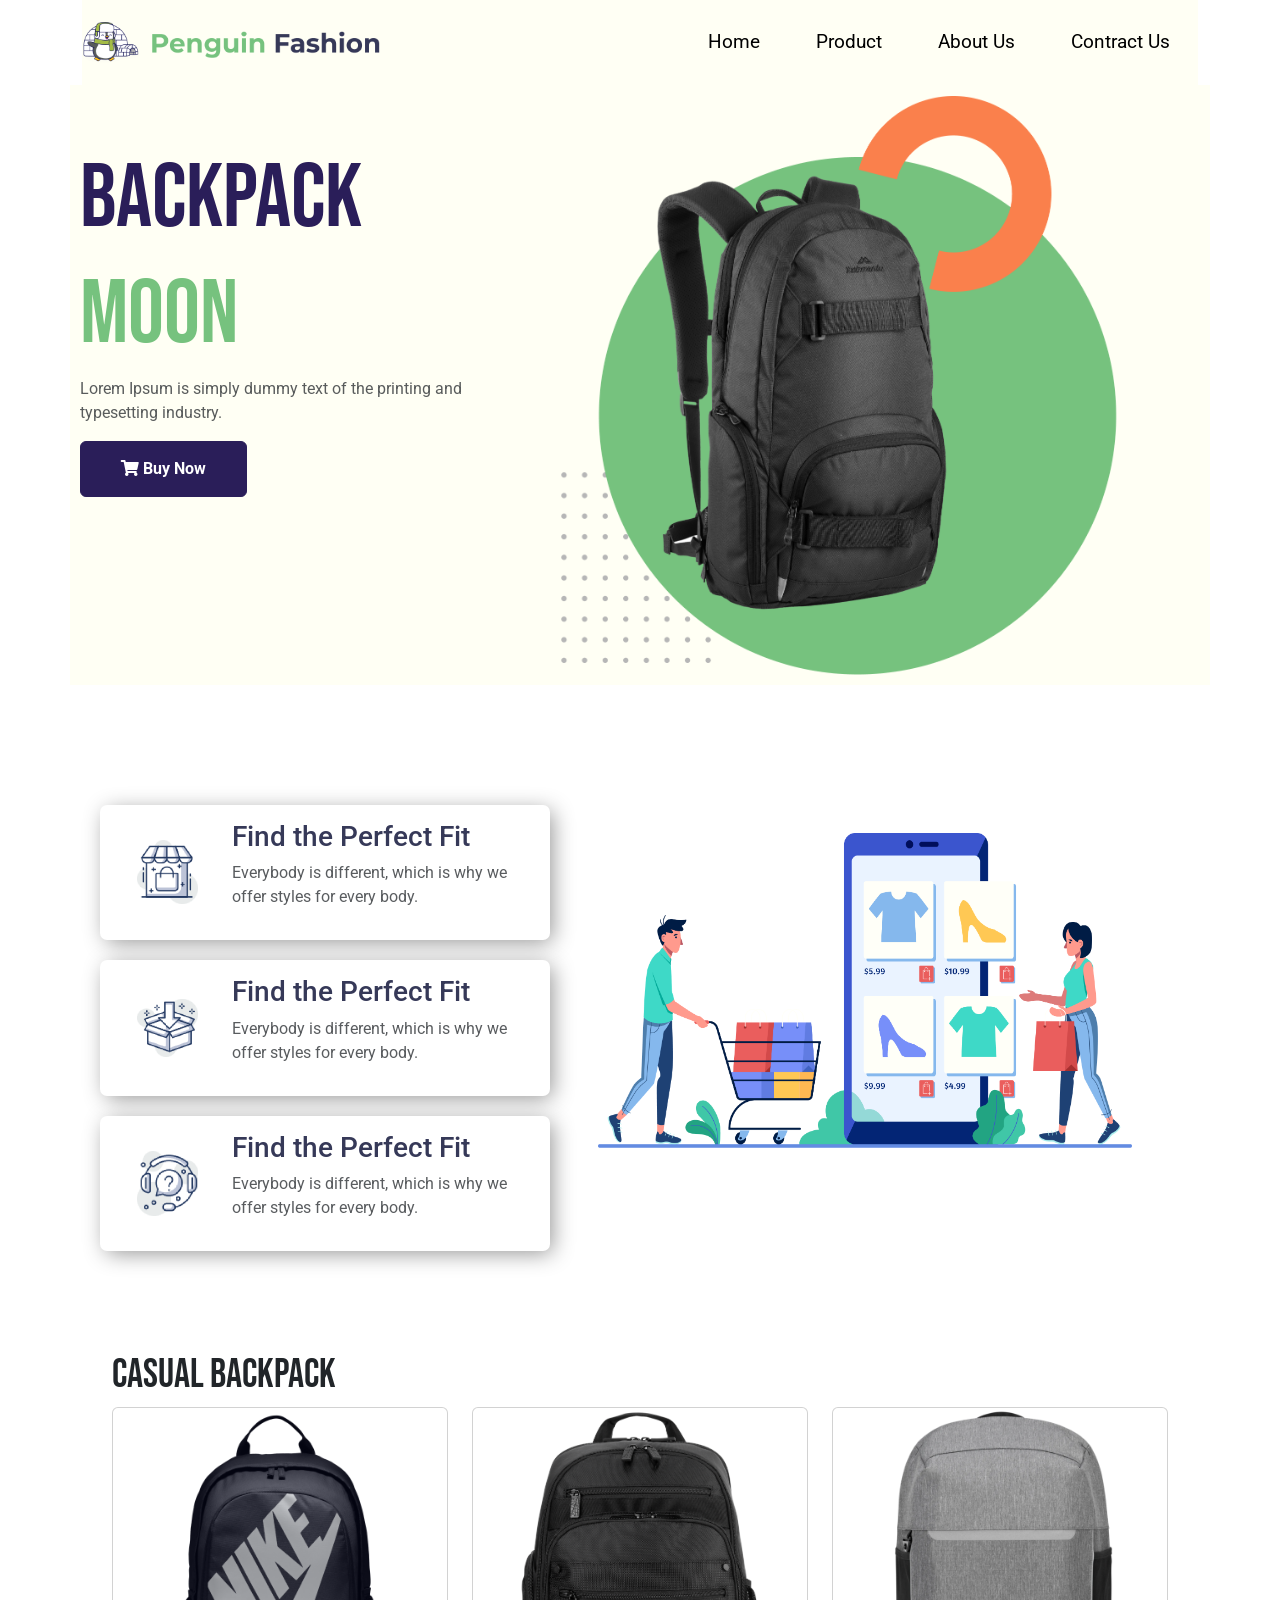
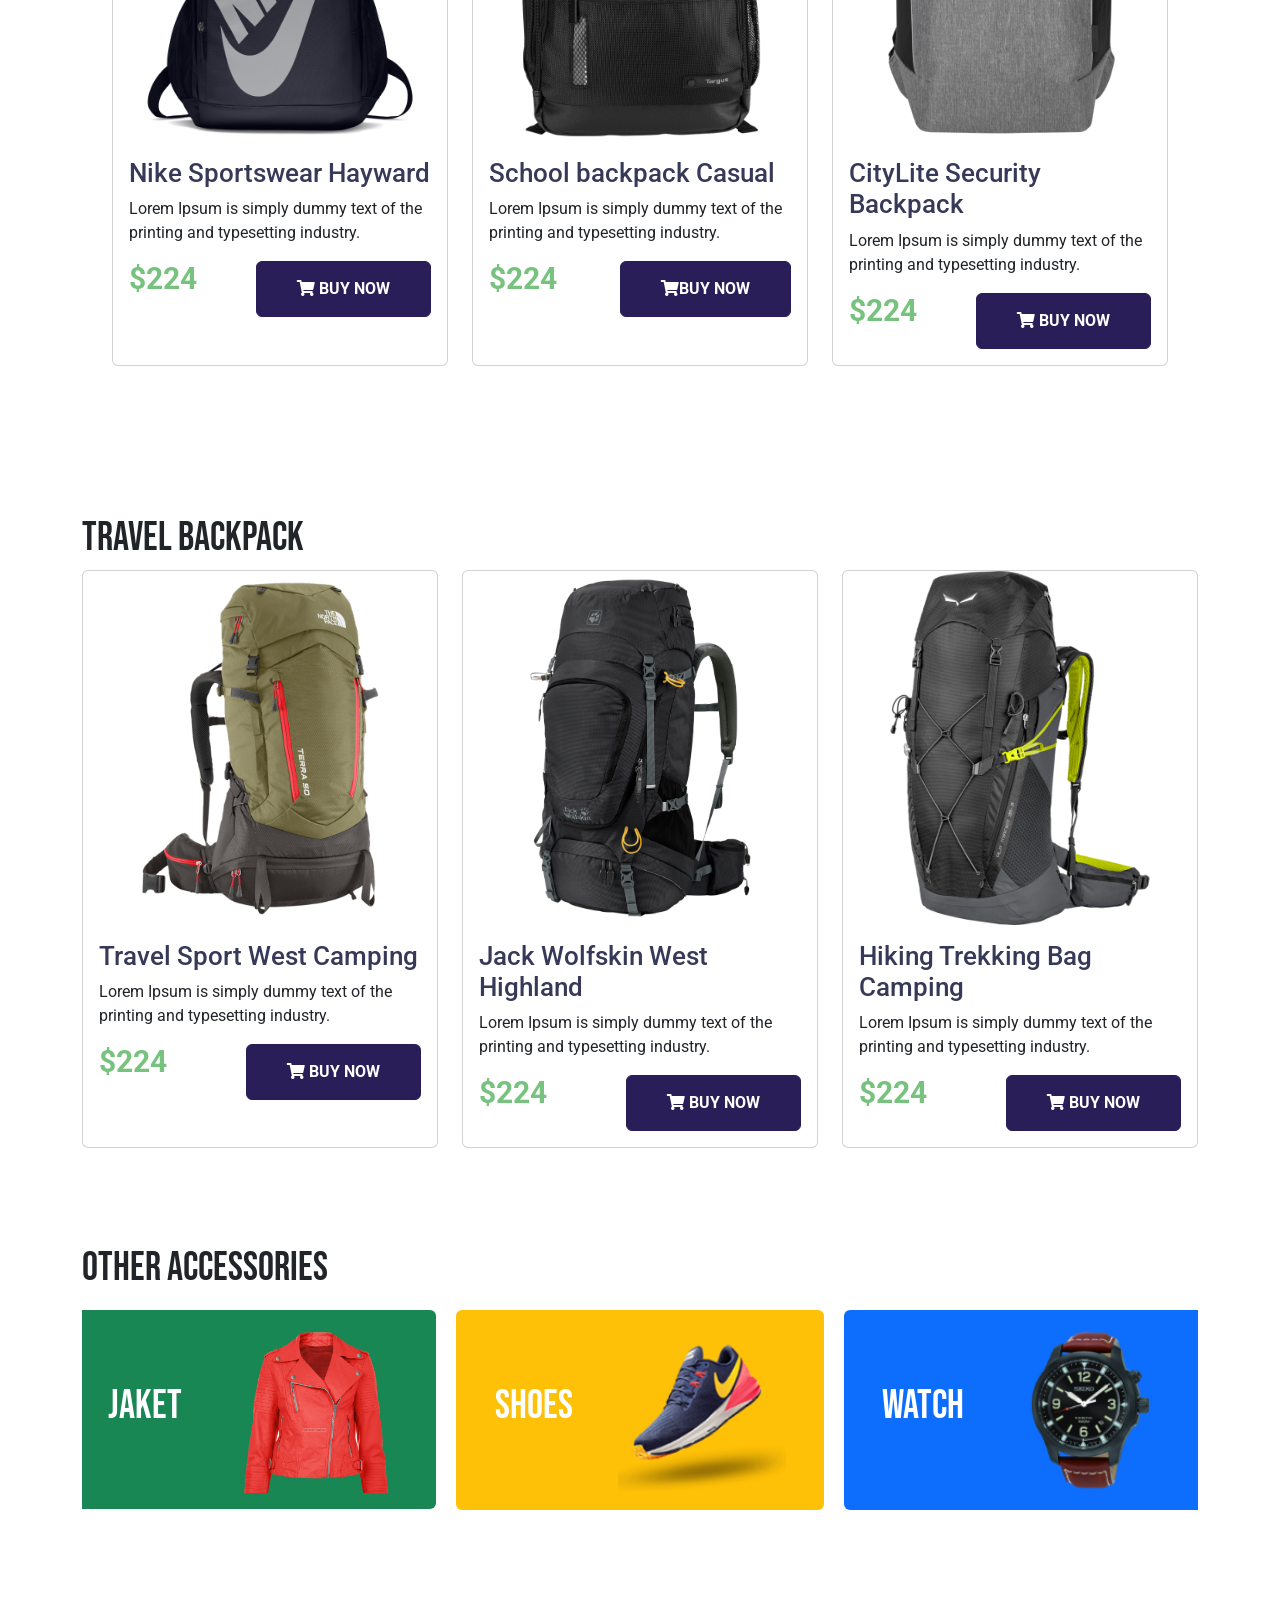
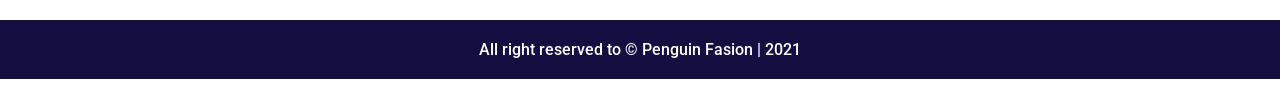
==== index.html @ 4bddfc8c "Ph-project-2" ====
<!doctype html>
<html lang="en">

<head>
  <!-- Required meta tags -->
  <meta charset="utf-8">
  <meta name="viewport" content="width=device-width, initial-scale=1">

  <!-- Bootstrap CSS -->
  <link href="https://cdn.jsdelivr.net/npm/bootstrap@5.0.0-beta1/dist/css/bootstrap.min.css" rel="stylesheet"
    integrity="sha384-giJF6kkoqNQ00vy+HMDP7azOuL0xtbfIcaT9wjKHr8RbDVddVHyTfAAsrekwKmP1" crossorigin="anonymous">
  <link rel="stylesheet" href="style.css">
  <link rel="preconnect" href="https://fonts.gstatic.com">
<link href="https://fonts.googleapis.com/css2?family=Bebas+Neue&display=swap" rel="stylesheet">
<link rel="preconnect" href="https://fonts.gstatic.com">
<link href="https://fonts.googleapis.com/css2?family=Bebas+Neue&family=Roboto:ital,wght@0,400;0,500;0,700;1,400;1,500&display=swap" rel="stylesheet">
<link rel="stylesheet" href="https://cdnjs.cloudflare.com/ajax/libs/font-awesome/5.15.2/css/all.min.css">

  <title>Penguin Fasion</title>
  <link rel="shortcut icon" href="img/Logo, Icon/Logo.png" type="image/x-icon">
</head>

<body>
  <header class="container">
    <nav class="navbar navbar-expand-lg navbar-light bg-light nav-head">
      <a class="navbar-brand" href="#">
        <img class=" logo-nav" src="img/Logo, Icon/Logo.png" alt="">
      </a>
      <button class="navbar-toggler" type="button" data-toggle="collapse" data-target="#navbarNavAltMarkup"
        aria-controls="navbarNavAltMarkup" aria-expanded="false" aria-label="Toggle navigation">
        <span class="navbar-toggler-icon"></span>
      </button>



      <div class="collapse navbar-collapse   d-flex  justify-content-end" id="navbarNavAltMarkup">
        <div class="navbar-nav ">
          <a class="nav-item nav-link active" href="#">Home </a>
          <a class="nav-item nav-link active" href="#"> Product</a>
          <a class="nav-item nav-link active" href="#">About Us</a>
          <a class="nav-item nav-link active" href="#">Contract Us</a>
        </div>
      </div>
    </nav>

  </header>
  <section class="main-cover">
    <div class="container bg-custom">
      <div class="row">
        
        <div class=" main-cover-yext  col-xl-5 col-lg-5">
          <h1 class="highlite"> BACKPACK</h1>
          <h1 class="highlight-other">MOON</h1>
          <p class="text-muted">Lorem Ipsum is simply dummy text of the printing and typesetting industry.</p>
          <div class="btn btn-primary custom-color"> <span><i class="fas fa-shopping-cart"></i></span> Buy Now</div>
        </div>
      

        <div class="col-xl-7 col-lg-7">
          <img class="main-cover-img " src="img/Photos/edit green.png " class="w-100 d-block" alt="">
        </div>

      </div>
    </div>
  </section>

  <section class="Shopping ">
    <div class="container">
      <div class="row">
        <div class="col-xl-5 col-lg-5  col-md-12 col-sm-12">
          <div class=" shopping-box row">

            <div class="shopping-logo col-xl-3 col-lg-3 col-md-12 d-flex justify-content-center  align-items-center">
              <img src="img/Logo, Icon/image 12.png  " class="w-75 " alt="">
            </div>
            <div class="  shopping-text col-lg-9 col-xl-9 col-md-12">
              <h3>Find the Perfect Fit</h3>
              <p class="text-muted">Everybody is different, which is why we  offer styles for every body.</p>
            </div>
          </div>

          <div class="row shopping-box">

            <div class="  shopping-logo  col-lg-3 col-xl-3  col-md-12 d-flex justify-content-center  align-items-center">
              <img src="img/Logo, Icon/image 13.png  " class="w-75" alt="">
            </div>
            <div class="  shopping-text col-lg-9 col-xl-9  col-md-12 ">
              <h3>Find the Perfect Fit</h3>
              <p class="text-muted">Everybody is different, which is why we  offer styles for every body.</p>
            </div>
          </div>
          <div class="row shopping-box">

            <div class=" shopping-logo col-lg-3  col-xl-3 col-md-12 d-flex justify-content-center  align-items-center">
              <img src="img/Logo, Icon/image 14.png  " class="w-75" alt="">
            </div>
            <div class="  shopping-text col-lg-9 col-xl-9  col-md-12">
              <h3>Find the Perfect Fit</h3>
              <p class="text-muted">Everybody is different, which is why we  offer styles for every body.</p>
            </div>

          </div>
          
        </div>
        <div class=" shipping-img col-xl-7 col-lg-7 col-md-12  col-sm-12 px-5 py-5">
          <img src="img/Logo, Icon/XMLID 1.png" class="w-100 d-block" alt="">
        </div>

      </div>
    </div>
  </section>


    <section class="casual-bag">
      <div class="container">
        <h1> Casual backpack </h1>
        <div class="row row-cols-1 row-cols-md-3 g-4">
          <div class="col">
            <div class="card h-100">
              <img src="img/Photos/pngwing 1.png" class="card-img-top" alt="...">
              <div class="card-body">
                <h5 class="card-title">Nike Sportswear Hayward </h5>
                <p class="card-text">Lorem Ipsum is simply dummy text of the printing and typesetting industry.</p>
                <h4 class>$224</h4>
                <button class="btn btn-primary custom-color"> <span><i class="fas fa-shopping-cart"></i></span> BUY NOW</button>
              </div>

            </div>
          </div>
          <div class="col">
            <div class="card h-100">
              <img src="img/Photos/png13.png" class="card-img-top" alt="...">
              <div class="card-body">
                <h5 class="card-title">School backpack Casual</h5>
                <p class="card-text">Lorem Ipsum is simply dummy text of the printing and typesetting industry.</p>
                <h4>$224</h4>
                <button class="btn btn-primary custom-color">  <span><i class="fas fa-shopping-cart"></i></span>BUY NOW</button>
              </div>

            </div>
          </div>
          <div class="col">
            <div class="card h-100">
              <img src="img/Photos/image 16.png" class="card-img-top" alt="...">
              <div class="card-body">
                <h5 class="card-title">CityLite Security Backpack </h5>
                <p class="card-text">Lorem Ipsum is simply dummy text of the printing and typesetting industry.</p>
                <h4>$224</h4>
                <button class="btn btn-primary custom-color"> <span><i class="fas fa-shopping-cart"></i></span> BUY NOW</button>
              </div>

            </div>
          </div>
        </div>
      </div>
    </section>



    <section class="travel-bag py-5">
      <div class="container">
        <h1> Travel backpack </h1>
        <div class="row row-cols-1 row-cols-md-3 g-4">
          <div class="col">
            <div class="card h-100">
              <img src="img/Photos/png15.png" class="card-img-top" alt="...">
              <div class="card-body">
                <h5 class="card-title">Travel Sport  West Camping  </h5>
                <p class="card-text">Lorem Ipsum is simply dummy text of the printing and typesetting industry.</p>
                <h4>$224</h4>
                <button class="btn btn-primary custom-color"> <span><i class="fas fa-shopping-cart"></i></span> BUY NOW</button>
              </div>

            </div>
          </div>
          <div class="col">
            <div class="card h-100">
              <img src="img/Photos/pngwing 2.png" class="card-img-top" alt="...">
              <div class="card-body">
                <h5 class="card-title">Jack Wolfskin West Highland </h5>
                <p class="card-text">Lorem Ipsum is simply dummy text of the printing and typesetting industry.</p>
                <h4>$224</h4>
                <button class="btn btn-primary custom-color"> <span><i class="fas fa-shopping-cart"></i></span> BUY NOW</button>
              </div>

            </div>
          </div>
          <div class="col">
            <div class="card h-100">
              <img src="img/Photos/pngwing 3.png" class="card-img-top" alt="...">
              <div class="card-body">
                <h5 class="card-title">Hiking Trekking Bag Camping </h5>
                <p class="card-text">Lorem Ipsum is simply dummy text of the printing and typesetting industry.</p>
                <h4>$224</h4>
                <button class="btn btn-primary custom-color"> <span><i class="fas fa-shopping-cart"></i></span> BUY NOW</button>
              </div>

            </div>
          </div>
        </div>
      </div>
    </section>

    <section class="container other-asscorise">
    
      <div class="overflow-hidden mt-5">
        <h1>OTHER ACCESSORIES</h1>
        <div class="row gx-5">
          <div class="col-md-4   other-asscorise-div ">
           <div class="p-3 rounded bg-success d-flex flex justify-content-around  align-items-center">
             <h1 class="text-white">JAKET</h1>
             <img src="img/other/img19.png" class="w-50 d-block" alt="">
           </div>
          </div>
          <div class="col-md-4 other-asscorise-div">
            <div class="p-3 rounded bg-warning d-flex flex justify-content-around  align-items-center">
              <h1  class="text-white"> SHOES</h1>
              <img src="img/other/shoes.png" class="w-50 d-block" alt="">
            </div>
          </div>
          <div class="col-md-4 other-asscorise-div">
            <div class="p-3 rounded bg-primary d-flex flex justify-content-around  align-items-center">
              <h1  class="text-white">WATCH </h1>
              <img src="img/other/watch.png"  class="w-50 d-block" alt="">
            </div>
          </div>
        </div>
      </div>
    </section>

    <footer>
       <h6 class="footer"> All right reserved to &copy Penguin Fasion | 2021</h6>
    </footer>

 
    <!-- Optional JavaScript; choose one of the two! -->

    <!-- Option 1: Bootstrap Bundle with Popper -->
    <script src="https://cdn.jsdelivr.net/npm/bootstrap@5.0.0-beta1/dist/js/bootstrap.bundle.min.js"
      integrity="sha384-ygbV9kiqUc6oa4msXn9868pTtWMgiQaeYH7/t7LECLbyPA2x65Kgf80OJFdroafW"
      crossorigin="anonymous"></script>

    <!-- Option 2: Separate Popper and Bootstrap JS -->
    <!--
    <script src="https://cdn.jsdelivr.net/npm/@popperjs/core@2.5.4/dist/umd/popper.min.js" integrity="sha384-q2kxQ16AaE6UbzuKqyBE9/u/KzioAlnx2maXQHiDX9d4/zp8Ok3f+M7DPm+Ib6IU" crossorigin="anonymous"></script>
    <script src="https://cdn.jsdelivr.net/npm/bootstrap@5.0.0-beta1/dist/js/bootstrap.min.js" integrity="sha384-pQQkAEnwaBkjpqZ8RU1fF1AKtTcHJwFl3pblpTlHXybJjHpMYo79HY3hIi4NKxyj" crossorigin="anonymous"></script>
    -->
</body>

</html>
---- style.css ----
*{
     margin: 0;
     padding: 0;
	 box-sizing: border-box;
	 font-family: 'Roboto', sans-serif;
 }
 h1{
	font-family: 'Bebas Neue', cursive;
 }
 .logo-nav {
	width: 300px;
	height: auto;
	float: left;
}
.nav-item.nav-link.active {
	padding: 20px 28px;
	font-size: 19px;
}
.nav-head {
	background: #FFFFF4 !important;
}
.cover-img{
    height: 400px;
}

.main-cover-img{
	height: 600px;
	width: auto;
}

 .footer{
	 color: #fff;
	 background: #130f40;
	 padding: 20px ;
	 font: 20px;
	 text-align: center;
 }
 .bg-custom{
	background: #FFFFF4 !important;
 }
 .main-cover-yext  {
	  padding-top: 60px;
	  padding-left: 10px;
	 float: left;
 }

 
.Shopping{
	margin: 100px;
 
}
/* .shopping-logo{
	width: 100px;
	height: 100px;
} */
.shopping-box {
 
	background: #FFF;
	box-shadow: 4px 4px 22px -2px rgba(0,0,0,0.43);
	border-radius: 7px;
	margin-top: 20px;
	padding: 15px;
	
}
 
 
 
.shopping-text h3{
	color: #363958;
}

.highlite {
	color: #2A1E59;
	font-size: 90px;
}
 .highlight-other{
	 color: #76C27E;
	 font-size: 90px;
 }
 
 .main-cover{
	 
 }

 
.casual-bag{
	margin: 100px;
}

.card-body{
	 
}
.card-body h5 {
	color: #363958;
	font-size: 26px;
}
.card-body p{
	color: text-muted;
}
.card-body h4 {
	color: #76C27E;
	font-size: 30px;
	font-weight: 700;
	display: inline;
	float: left;
}
.card-body button{
	float: right;
}

.custom-color {
	color: #fff;
	background: #2A1E59;
	border: 1px solid #2A1E59;
	padding: 15px 40px;
	font-weight: bolder;
}

.card-body button:hover{
	color: #fff;
	background: #2A1E59;
	border: 1px solid #2A1E59;
}

.other-asscorise{
	margin-bottom: 100px;
}






.col-md-4.other-asscorise-div {
	padding: 10px;
}
/* *****************responsive css*********** */

 @media(max-width :992){
	.shopping-logo {
		width: 328px;
		text-align: center;
		 
	}
}
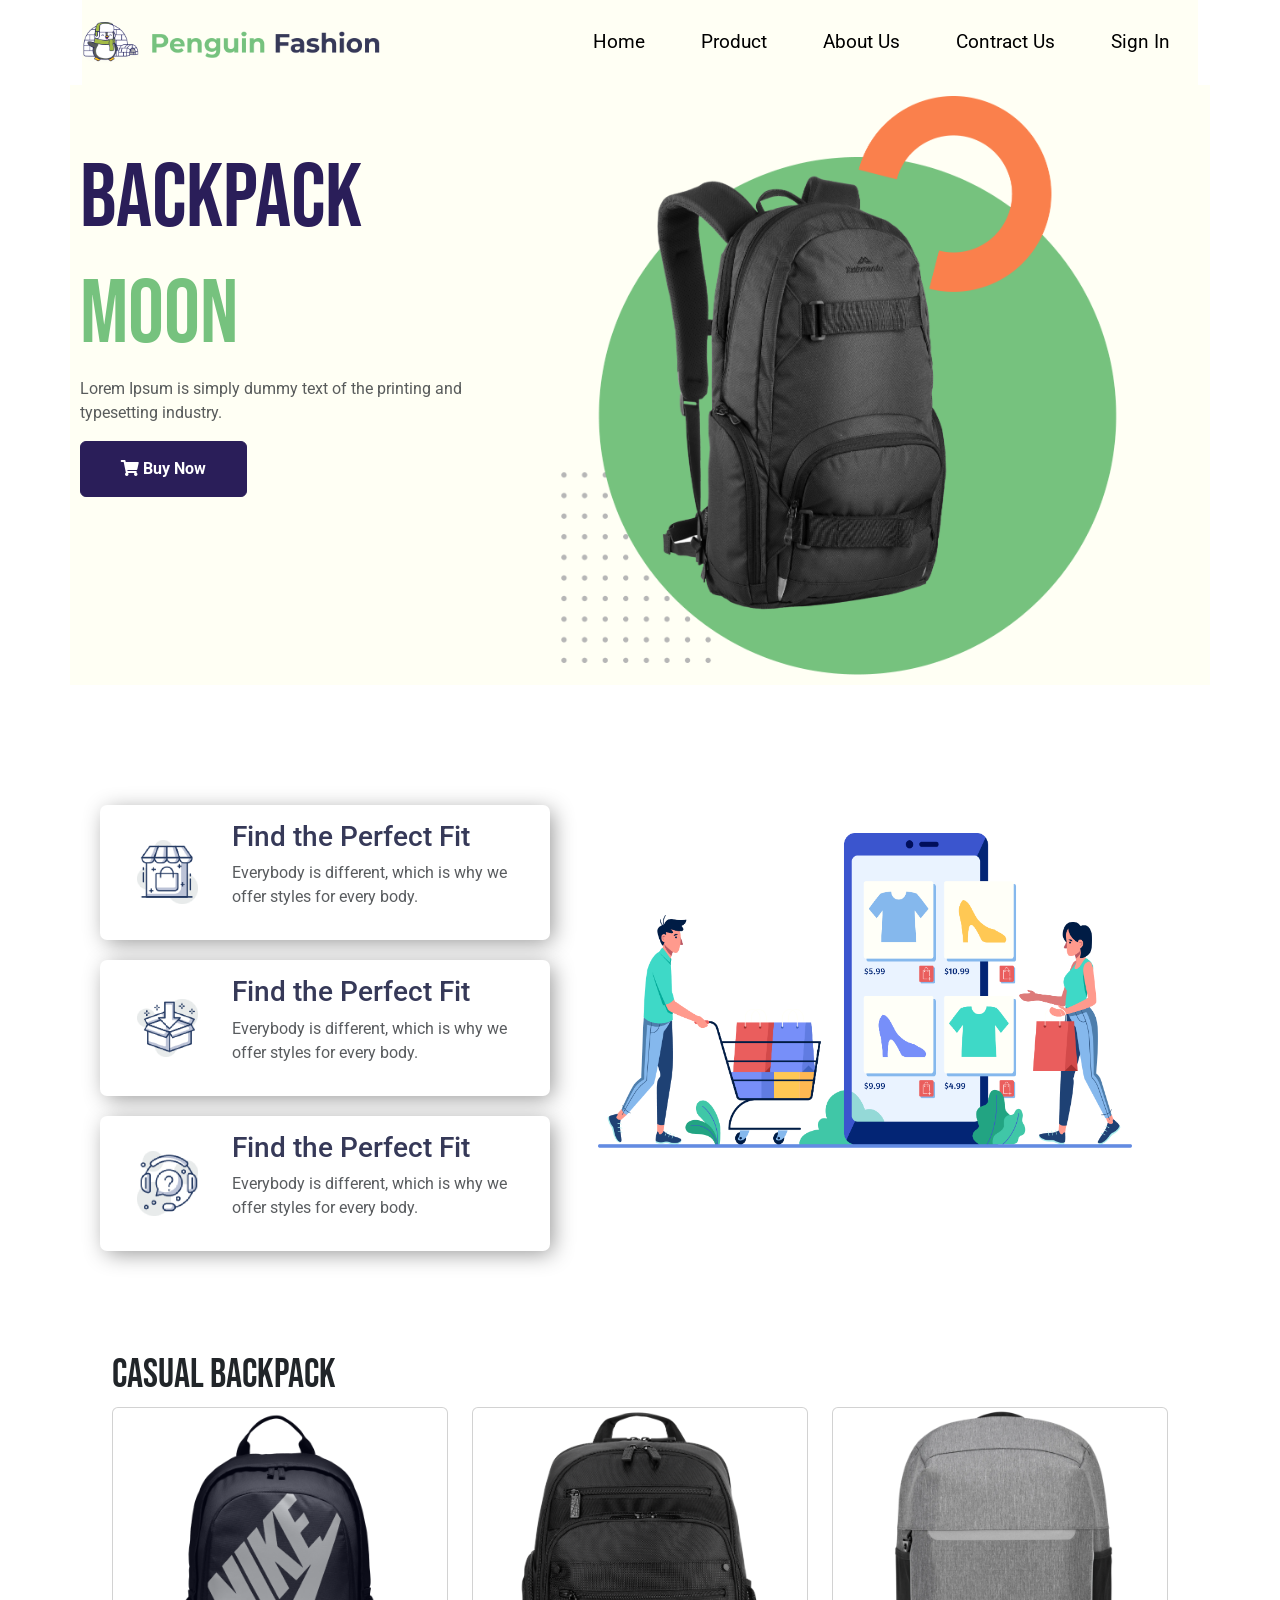
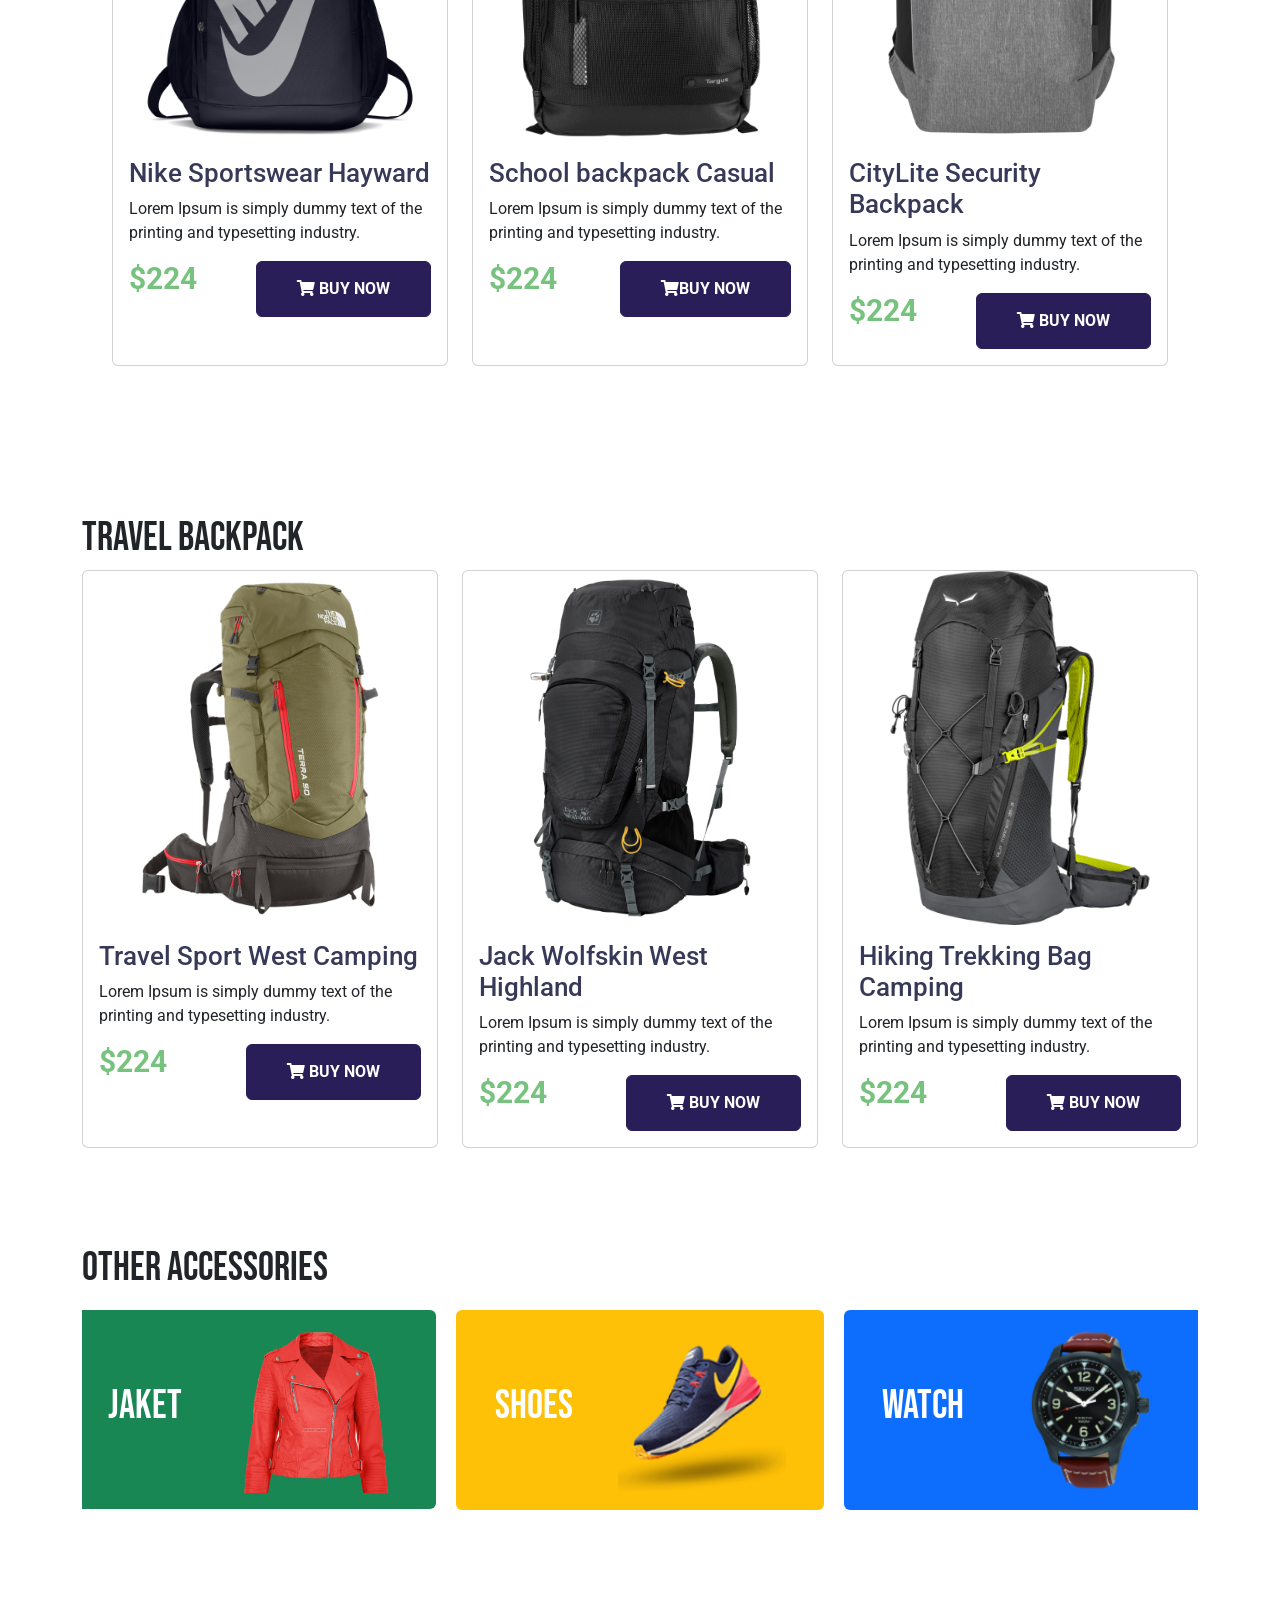
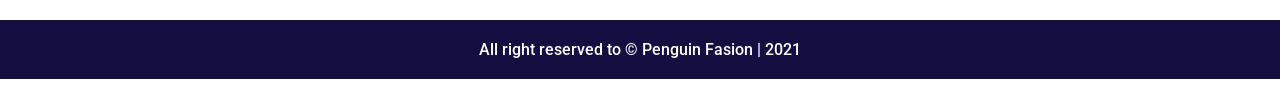
==== commit 823bc534: "sign in add" ====
--- a/index.html
+++ b/index.html
@@ -39,6 +39,7 @@
           <a class="nav-item nav-link active" href="#"> Product</a>
           <a class="nav-item nav-link active" href="#">About Us</a>
           <a class="nav-item nav-link active" href="#">Contract Us</a>
+          <a class="nav-item nav-link active" href="#">Sign In</a>
         </div>
       </div>
     </nav>
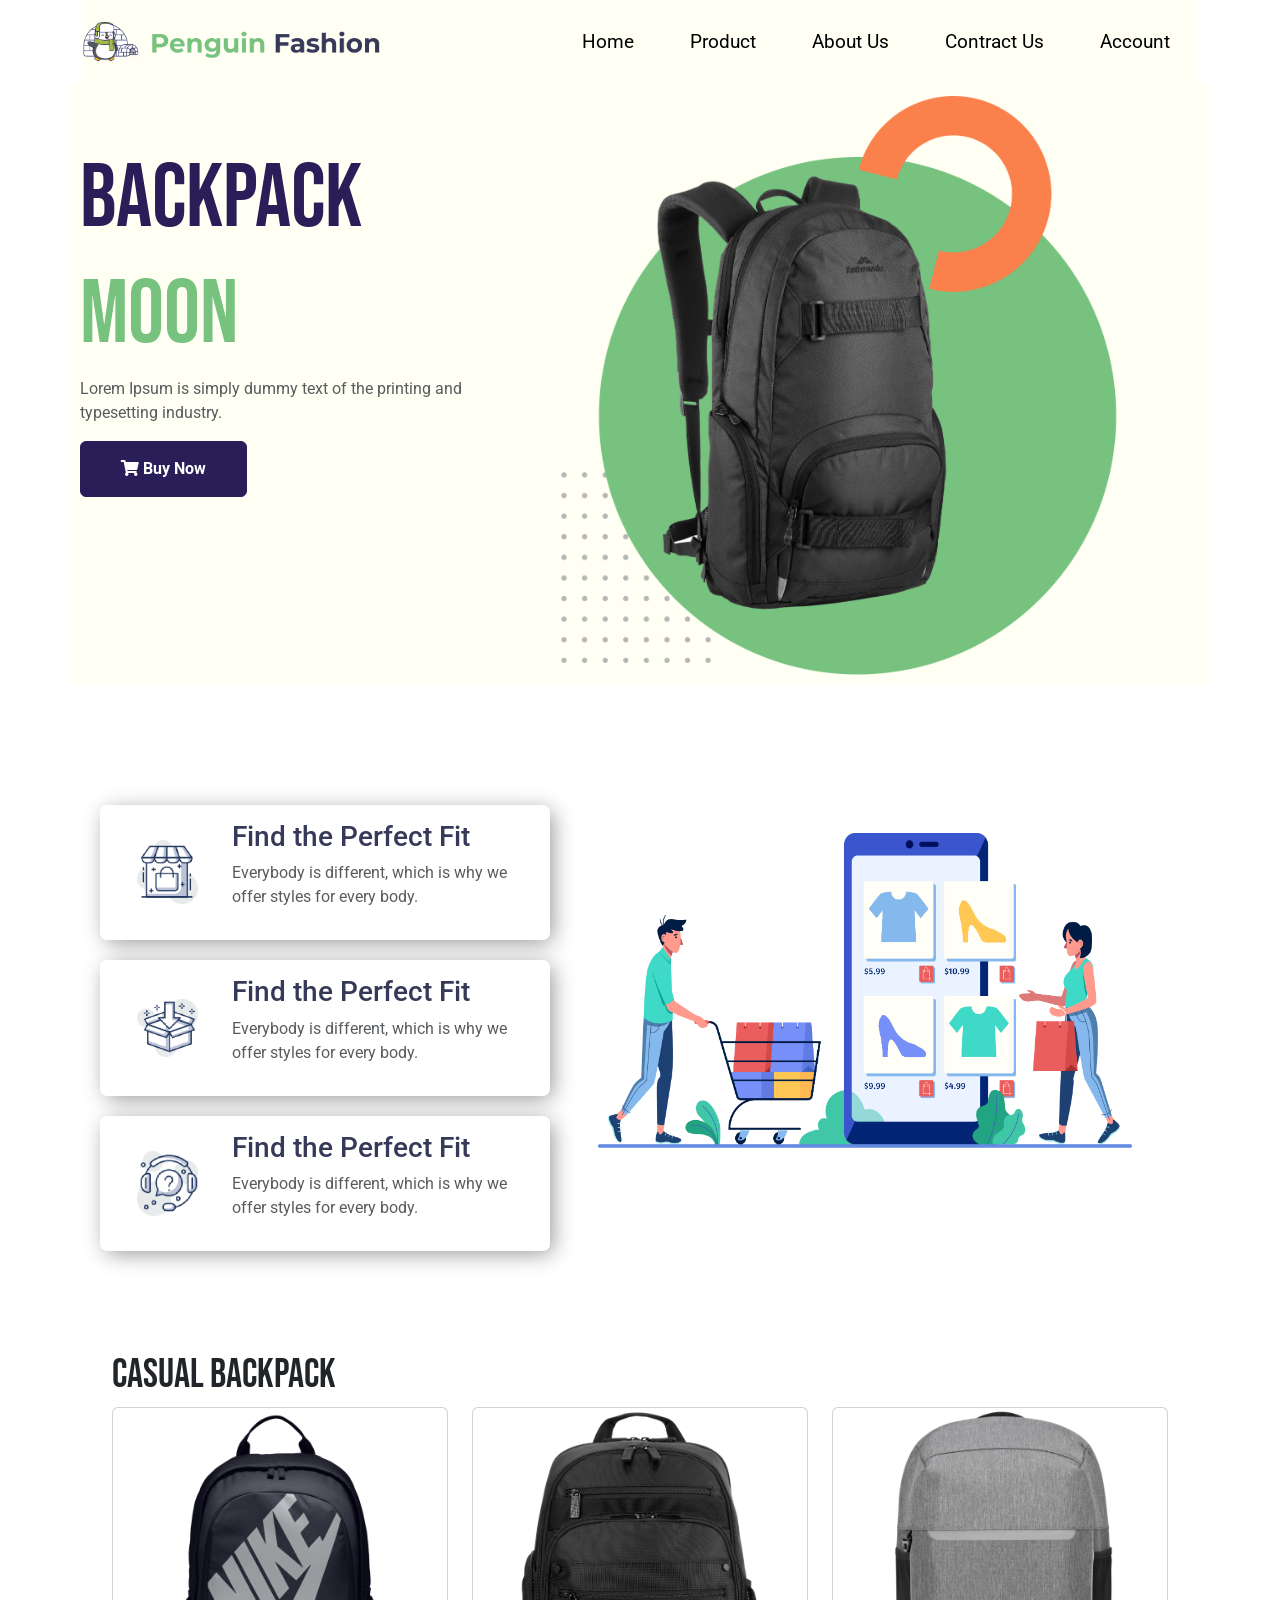
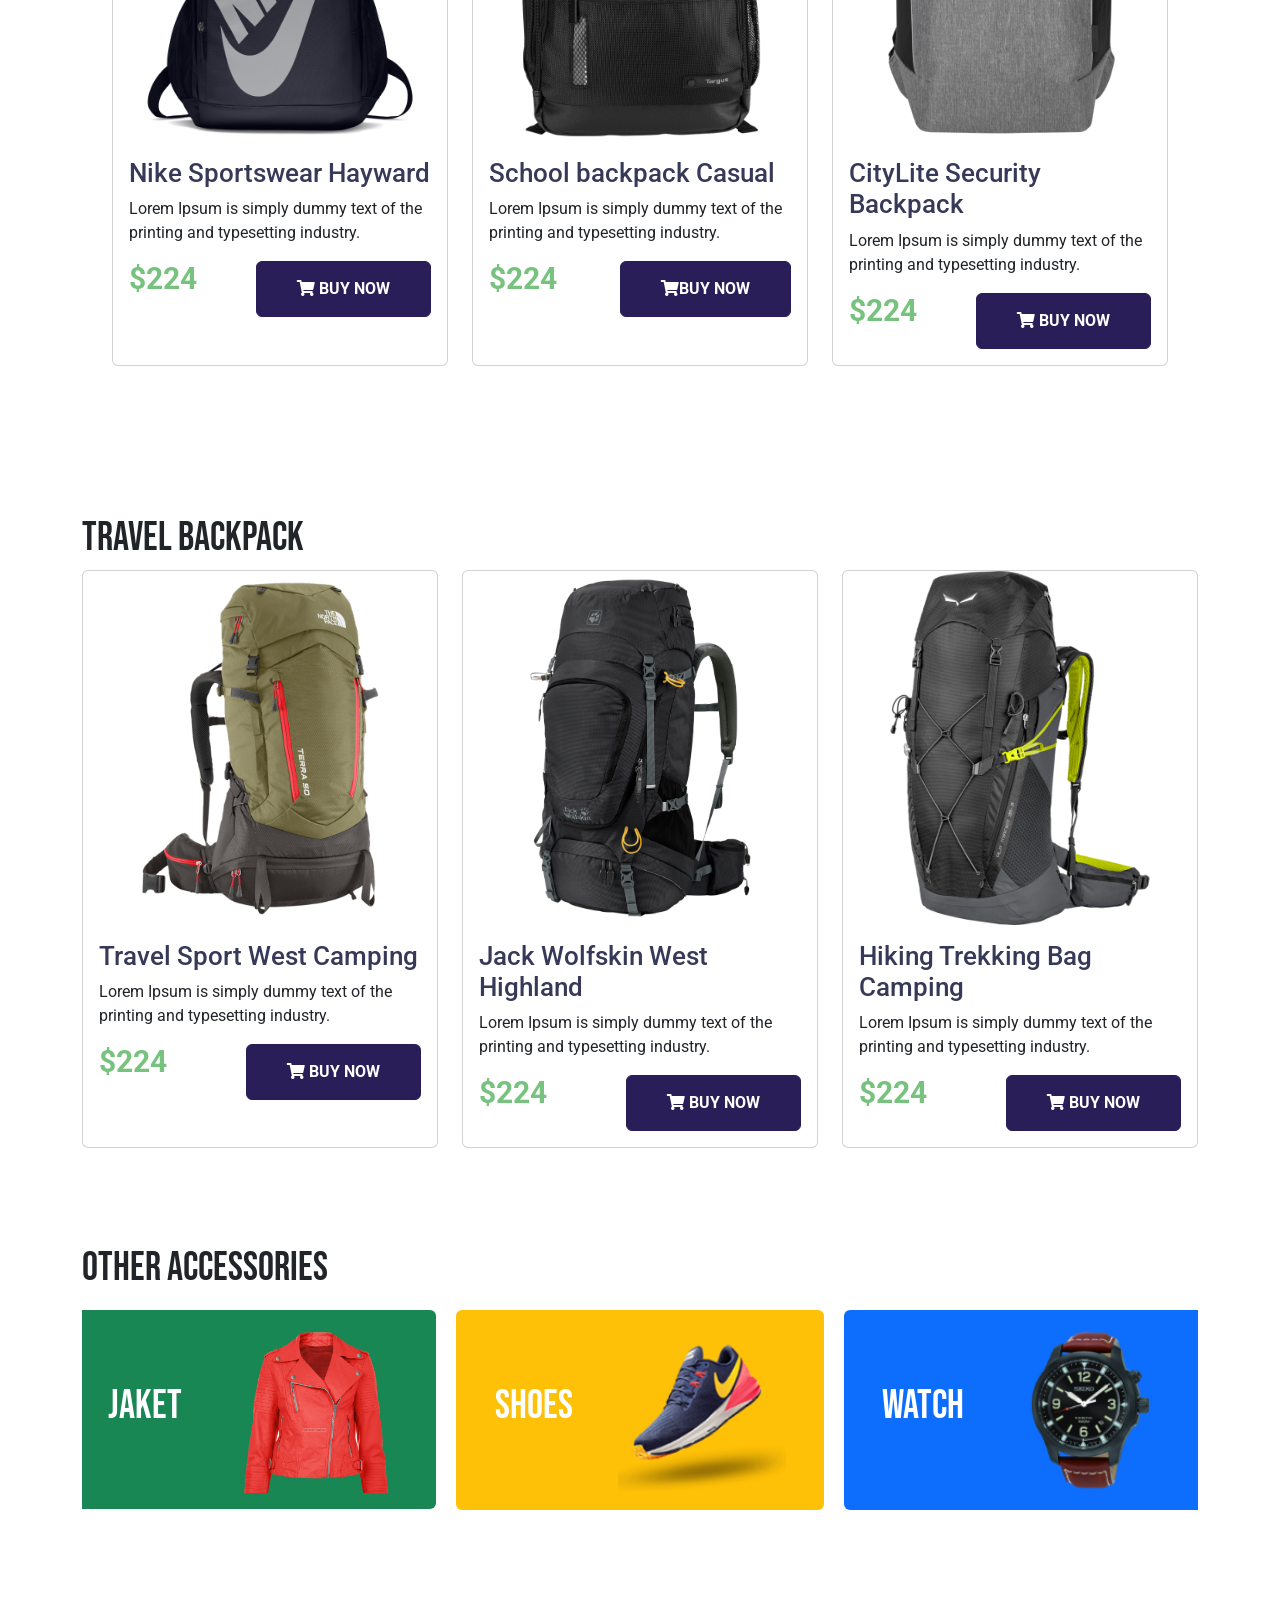
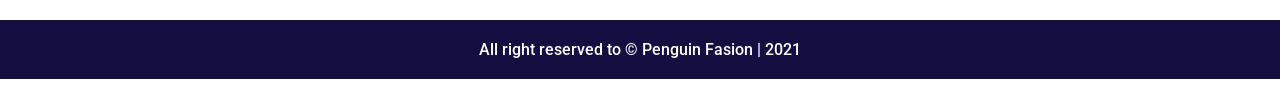
==== commit cabd5bdc: "WEB Project" ====
--- a/index.html
+++ b/index.html
@@ -35,11 +35,11 @@
 
       <div class="collapse navbar-collapse   d-flex  justify-content-end" id="navbarNavAltMarkup">
         <div class="navbar-nav ">
-          <a class="nav-item nav-link active" href="#">Home </a>
+          <a class="nav-item nav-link active" href="index.html">Home </a>
           <a class="nav-item nav-link active" href="#"> Product</a>
           <a class="nav-item nav-link active" href="#">About Us</a>
           <a class="nav-item nav-link active" href="#">Contract Us</a>
-          <a class="nav-item nav-link active" href="#">Sign In</a>
+          <a class="nav-item nav-link active" href="login\welcome.php">Account</a>
         </div>
       </div>
     </nav>
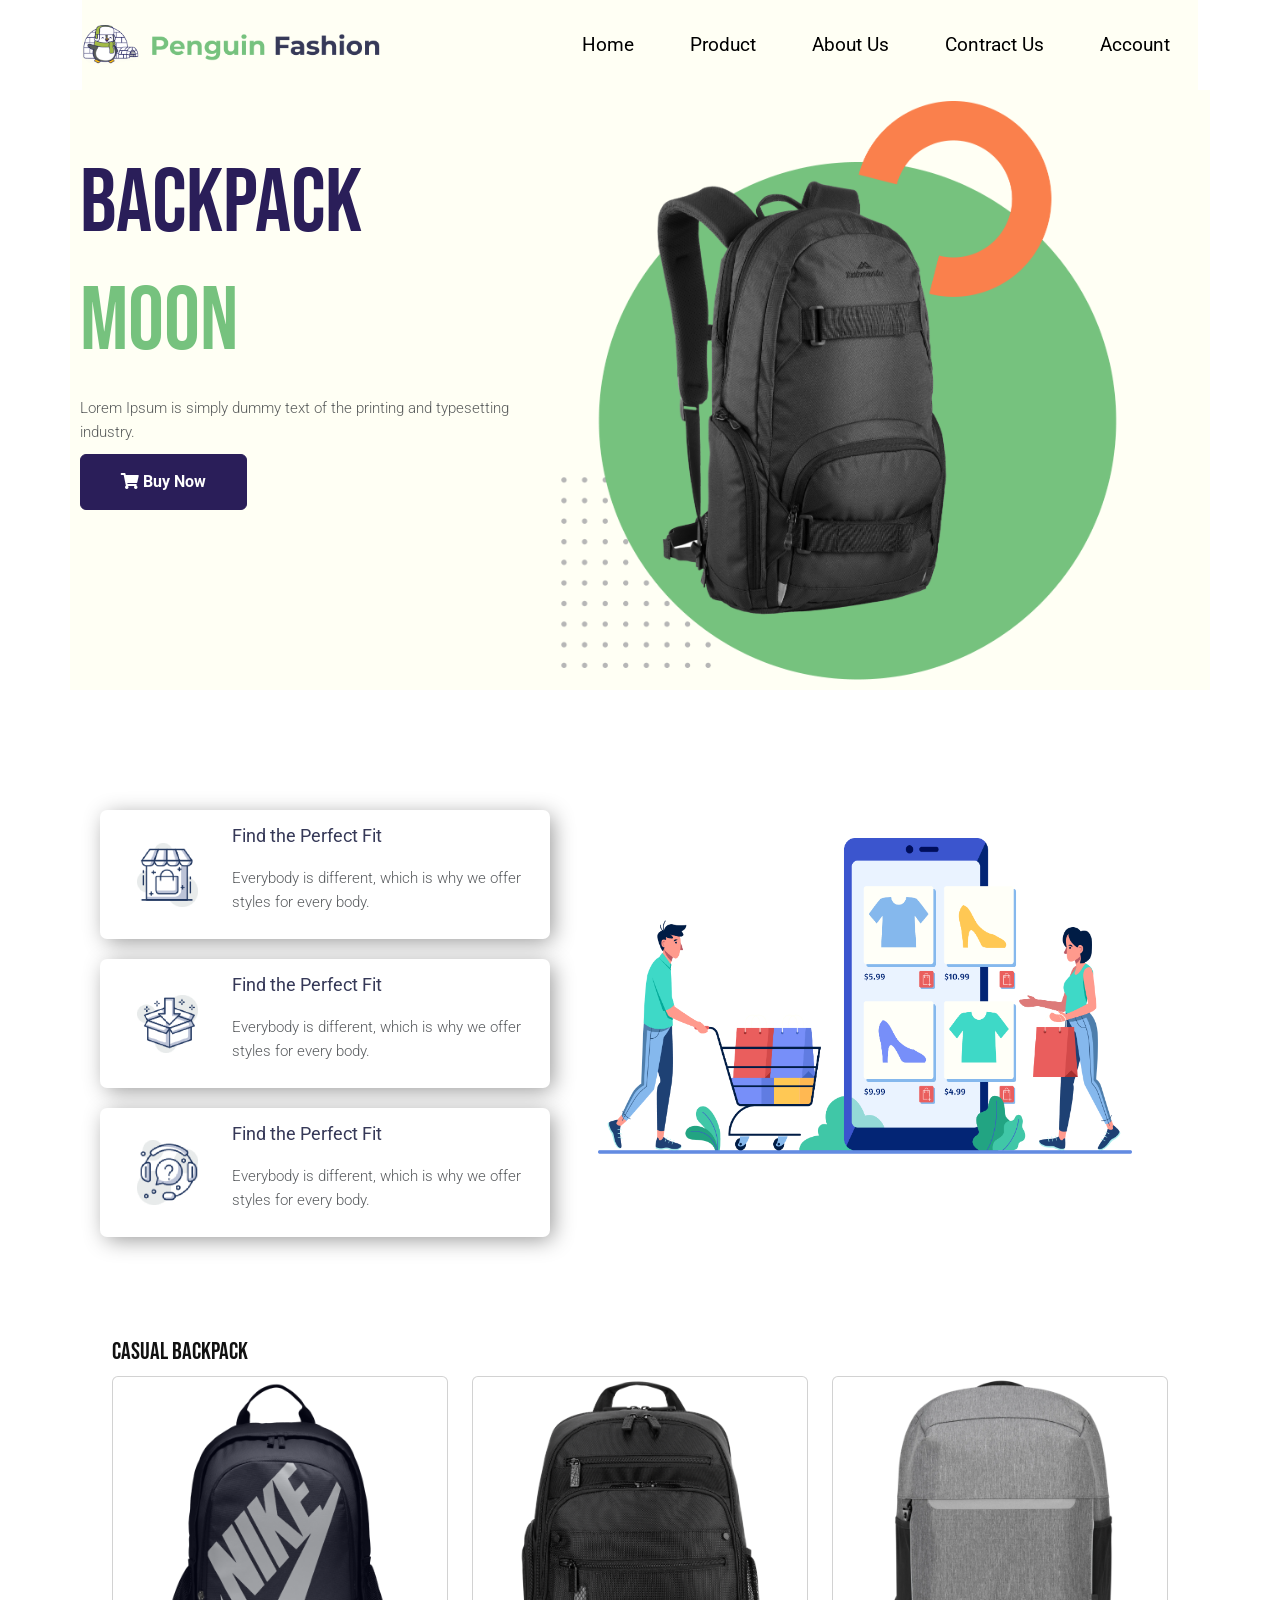
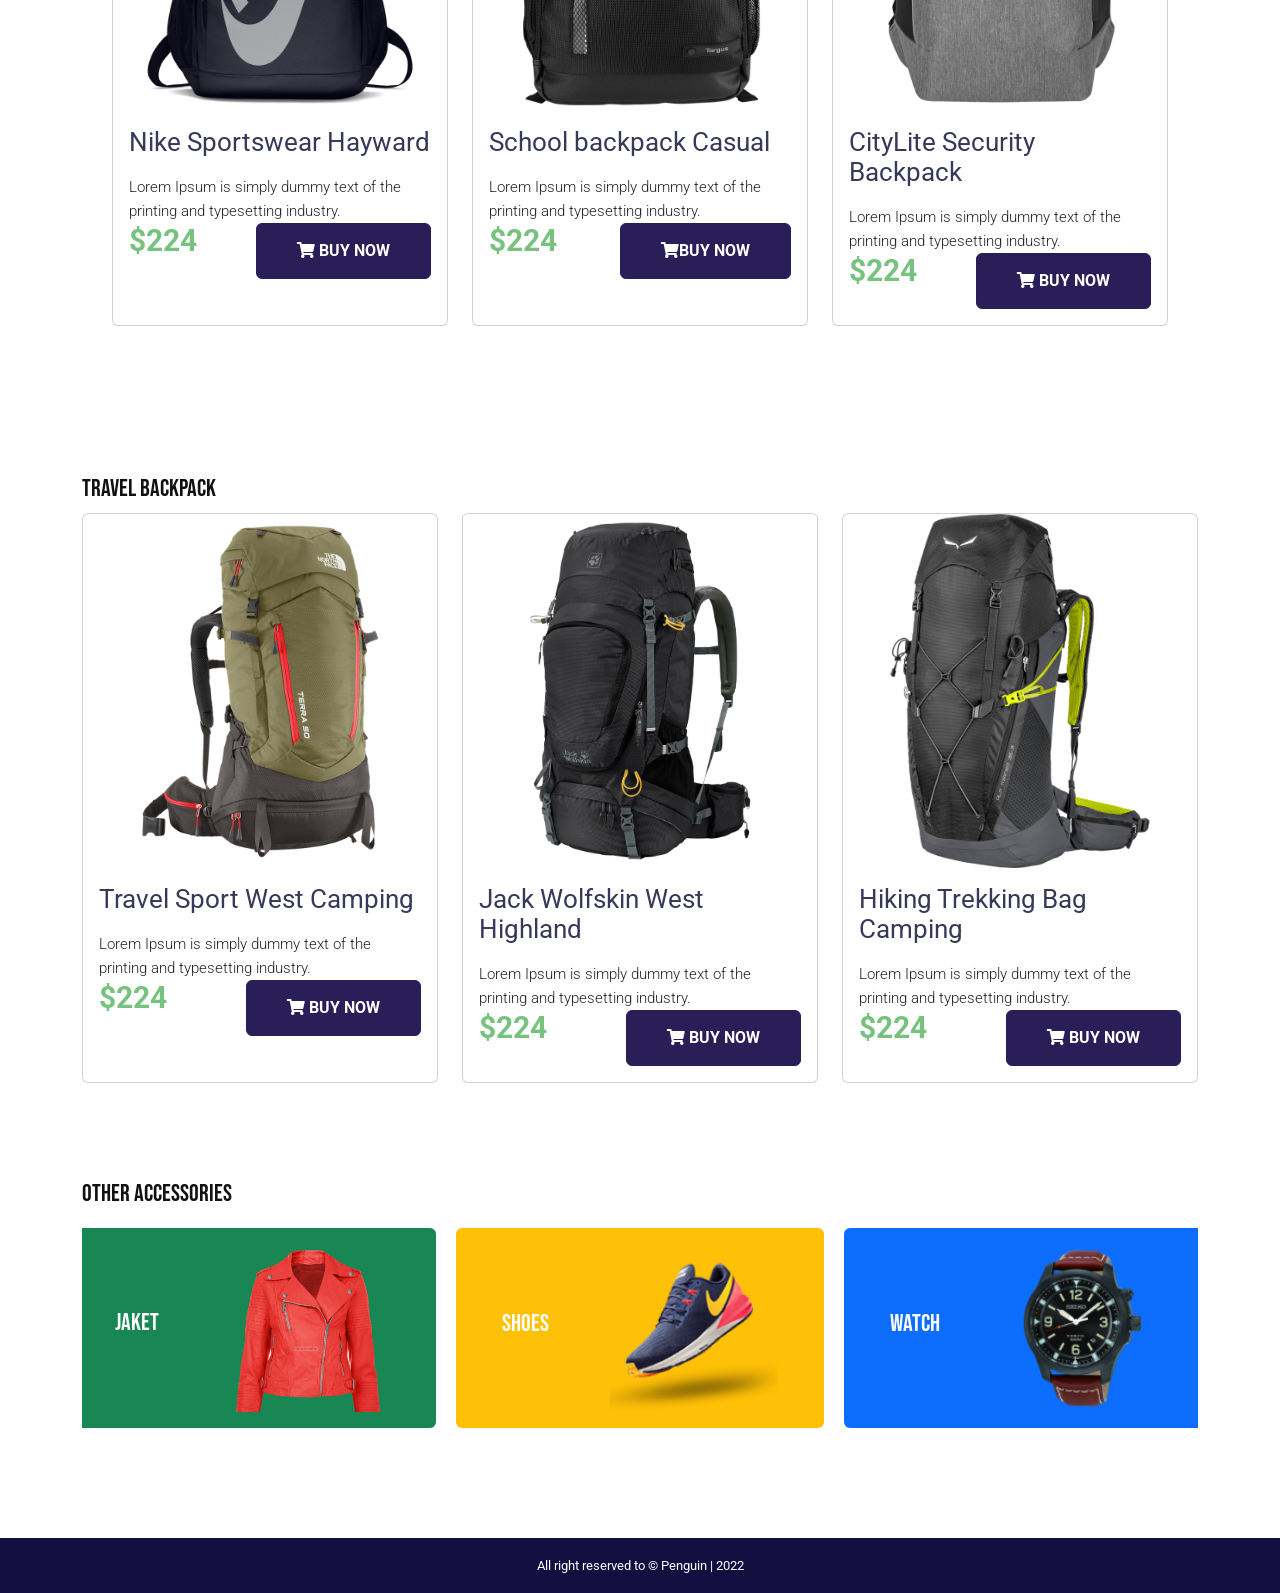
==== commit 35983116: "WEB Project" ====
--- a/index.html
+++ b/index.html
@@ -1,4 +1,4 @@
-<!doctype html>
+<!DOCTYPE html>
 <html lang="en">
 
 <head>
@@ -9,6 +9,7 @@
   <!-- Bootstrap CSS -->
   <link href="https://cdn.jsdelivr.net/npm/bootstrap@5.0.0-beta1/dist/css/bootstrap.min.css" rel="stylesheet"
     integrity="sha384-giJF6kkoqNQ00vy+HMDP7azOuL0xtbfIcaT9wjKHr8RbDVddVHyTfAAsrekwKmP1" crossorigin="anonymous">
+  <link rel="stylesheet" href="css/style.css">
   <link rel="stylesheet" href="style.css">
   <link rel="preconnect" href="https://fonts.gstatic.com">
 <link href="https://fonts.googleapis.com/css2?family=Bebas+Neue&display=swap" rel="stylesheet">
@@ -23,7 +24,7 @@
 <body>
   <header class="container">
     <nav class="navbar navbar-expand-lg navbar-light bg-light nav-head">
-      <a class="navbar-brand" href="#">
+      <a class="navbar-brand" href="index.html">
         <img class=" logo-nav" src="img/Logo, Icon/Logo.png" alt="">
       </a>
       <button class="navbar-toggler" type="button" data-toggle="collapse" data-target="#navbarNavAltMarkup"
@@ -36,9 +37,9 @@
       <div class="collapse navbar-collapse   d-flex  justify-content-end" id="navbarNavAltMarkup">
         <div class="navbar-nav ">
           <a class="nav-item nav-link active" href="index.html">Home </a>
-          <a class="nav-item nav-link active" href="#"> Product</a>
-          <a class="nav-item nav-link active" href="#">About Us</a>
-          <a class="nav-item nav-link active" href="#">Contract Us</a>
+          <a class="nav-item nav-link active" href="product.html"> Product</a>
+          <a class="nav-item nav-link active" href="about.html">About Us</a>
+          <a class="nav-item nav-link active" href="contact.html">Contract Us</a>
           <a class="nav-item nav-link active" href="login\welcome.php">Account</a>
         </div>
       </div>
@@ -230,7 +231,7 @@
     </section>
 
     <footer>
-       <h6 class="footer"> All right reserved to &copy Penguin Fasion | 2021</h6>
+       <h6 class="footer"> All right reserved to &copy Penguin | 2022</h6>
     </footer>
 
  
--- a/css/style.css
+++ b/css/style.css
@@ -0,0 +1,1546 @@
+/*--------------------------------------------------------------------- File Name: style.css ---------------------------------------------------------------------*/
+/*--------------------------------------------------------------------- import Fonts ---------------------------------------------------------------------*/
+ @import url('https://fonts.googleapis.com/css?family=Rajdhani:300,400,500,600,700');
+ @import url('https://fonts.googleapis.com/css?family=Poppins:100,100i,200,200i,300,300i,400,400i,500,500i,600,600i,700,700i,800,800i,900,900i');
+/*****---------------------------------------- 1) font-family: 'Rajdhani', sans-serif;
+ 2) font-family: 'Poppins', sans-serif;
+ ----------------------------------------*****/
+/*--------------------------------------------------------------------- import Files ---------------------------------------------------------------------*/
+ @import url(animate.min.css);
+ @import url(normalize.css);
+ @import url(meanmenu.css);
+ @import url(owl.carousel.min.css);
+ @import url(slick.css);
+ @import url(jquery-ui.css);
+ @import url(nice-select.css);
+/*--------------------------------------------------------------------- skeleton ---------------------------------------------------------------------*/
+ * {
+     box-sizing: border-box !important;
+}
+ html {
+     scroll-behavior: smooth;
+}
+ body {
+     color: #666666;
+     font-size: 14px;
+     font-family: 'Poppins', sans-serif;
+     line-height: 1.80857;
+     font-weight: normal;
+     overflow-x: hidden;
+}
+ a {
+     color: #1f1f1f;
+     text-decoration: none !important;
+     outline: none !important;
+     -webkit-transition: all .3s ease-in-out;
+     -moz-transition: all .3s ease-in-out;
+     -ms-transition: all .3s ease-in-out;
+     -o-transition: all .3s ease-in-out;
+     transition: all .3s ease-in-out;
+}
+ h1, h2, h3, h4, h5, h6 {
+     letter-spacing: 0;
+     font-weight: normal;
+     position: relative;
+     padding: 0 0 10px 0;
+     font-weight: normal;
+     line-height: normal;
+     color: #111111;
+     margin: 0 
+}
+ h1 {
+     font-size: 24px 
+}
+ h2 {
+     font-size: 22px 
+}
+ h3 {
+     font-size: 18px 
+}
+ h4 {
+     font-size: 16px 
+}
+ h5 {
+     font-size: 14px 
+}
+ h6 {
+     font-size: 13px 
+}
+ *, *::after, *::before {
+     -webkit-box-sizing: border-box;
+     -moz-box-sizing: border-box;
+     box-sizing: border-box;
+}
+ h1 a, h2 a, h3 a, h4 a, h5 a, h6 a {
+     color: #212121;
+     text-decoration: none!important;
+     opacity: 1 
+}
+ button:focus {
+     outline: none;
+}
+ ul, li, ol {
+     margin: 0px;
+     padding: 0px;
+     list-style: none;
+}
+ p {
+     margin: 0px;
+     font-weight: 300;
+     font-size: 15px;
+     line-height: 24px;
+}
+ a {
+     color: #222222;
+     text-decoration: none;
+     outline: none !important;
+}
+ a, .btn {
+     text-decoration: none !important;
+     outline: none !important;
+     -webkit-transition: all .3s ease-in-out;
+     -moz-transition: all .3s ease-in-out;
+     -ms-transition: all .3s ease-in-out;
+     -o-transition: all .3s ease-in-out;
+     transition: all .3s ease-in-out;
+}
+ img {
+     max-width: 100%;
+     height: auto;
+}
+ :focus {
+     outline: 0;
+}
+ .btn-custom {
+     margin-top: 20px;
+     background-color: transparent !important;
+     border: 2px solid #ddd;
+     padding: 12px 40px;
+     font-size: 16px;
+}
+ .lead {
+     font-size: 18px;
+     line-height: 30px;
+     color: #767676;
+     margin: 0;
+     padding: 0;
+}
+ .form-control:focus {
+     border-color: #ffffff !important;
+     box-shadow: 0 0 0 .2rem rgba(255, 255, 255, .25);
+}
+ .navbar-form input {
+     border: none !important;
+}
+ .badge {
+     font-weight: 500;
+}
+ blockquote {
+     margin: 20px 0 20px;
+     padding: 30px;
+}
+ button {
+     border: 0;
+     margin: 0;
+     padding: 0;
+     cursor: pointer;
+}
+ .full {
+     float: left;
+     width: 100%;
+}
+ .layout_padding {
+     padding-top: 90px;
+     padding-bottom: 90px;
+}
+ .layout_padding_2 {
+     padding-top: 75px;
+     padding-bottom: 75px;
+}
+ .light_silver {
+     background: #f9f9f9;
+}
+ .theme_bg {
+     background: #38c8a8;
+}
+ .margin_top_30 {
+     margin-top: 30px !important;
+}
+ .full {
+     width: 100%;
+     float: left;
+     margin: 0;
+     padding: 0;
+}
+/**-- heading section --**/
+ .main_heading {
+     text-align: center;
+     display: flex;
+     justify-content: center;
+     position: relative;
+     margin-bottom: 50px;
+}
+ .main_heading h2 {
+     padding: 0;
+     font-size: 48px;
+     line-height: 60px;
+     font-weight: 400;
+     position: relative;
+     letter-spacing: -0.5px;
+     color: #114c7d;
+     border-left: solid #38c8a8 10px;
+     padding-left: 15px;
+}
+ .main_heading h2 strong {
+     background: #38c8a8;
+     color: #fff;
+     font-weight: 600;
+     padding: 0 15px;
+     line-height: 68px;
+}
+ .white_heading_main h2 {
+     color: #fff;
+}
+ .small_main_heading {
+     margin-top: 25px;
+     float: left;
+     width: 100%;
+     border-bottom: solid rgba(0, 0, 0, 0.07) 1px;
+     margin-bottom: 25px;
+}
+ .small_main_heading h2 {
+     padding: 2px 0 20px 0;
+     color: #114c7d;
+     font-weight: 400;
+     font-size: 28px;
+     background-image: url('../images/fevicon.png');
+     background-repeat: no-repeat;
+     padding-left: 55px;
+     letter-spacing: -0.5px;
+}
+ .small_main_heading h2 strong {
+     color: #38c8a8;
+     font-weight: 600;
+}
+ .main_bt {
+     background: #000;
+     color: #fff;
+     padding: 10px 60px 10px 60px;
+     float: left;
+     font-size: 15px;
+     font-weight: 400;
+     border: solid #000 5px;
+     border-radius: 0;
+     margin-right: 30px;
+}
+ a.readmore_bt {
+     color: #fff;
+     font-weight: 300;
+     text-decoration: underline !important;
+}
+ .main_bt:hover, .main_bt:focus {
+     background: #ad2101;
+     border: solid #ad2101 5px;
+     color: #fff;
+}
+/**-- list icon --**/
+ .ul_list_info_icon ul {
+     list-style: none;
+}
+ .ul_list_info_icon ul li {
+     display: inline;
+     float: left;
+     width: 100%;
+}
+ .ul_list_info_icon ul li img {
+     width: 75px;
+}
+/*---------------------------- preloader area ----------------------------*/
+ .loader_bg {
+     position: fixed;
+     z-index: 9999999;
+     background: #fff;
+     width: 100%;
+     height: 100%;
+}
+ .loader {
+     height: 100%;
+     width: 100%;
+     position: absolute;
+     left: 0;
+     top: 0;
+     display: flex;
+     justify-content: center;
+     align-items: center;
+}
+ .loader img {
+     width: 280px;
+}
+/*---------------------------- scroll to top area ----------------------------*/
+ .scrollup {
+     float: right;
+     position: absolute;
+     color: #fff;
+     right: 20px;
+     padding: 0px 5px;
+     text-transform: uppercase;
+     font-weight: 600;
+     background: #38c8a8;
+     position: fixed;
+     bottom: 20px;
+     z-index: 99;
+     text-align: center;
+     color: #fff;
+     cursor: pointer;
+     border-radius: 0px;
+     opacity: 0;
+     backface-visibility: hidden;
+     -webkit-backface-visibility: hidden;
+     transform: scale(1);
+     -moz-transform: scale(1);
+     -o-transform: scale(1);
+     -webkit-transform: scale(1);
+     transition: .2s all ease;
+     -moz-transition: .2s all ease;
+     -o-transition: .2s all ease;
+     -webkit-transition: .2s all ease;
+     width: 50px;
+     height: 50px;
+     border-radius: 100%;
+     line-height: 48px;
+     font-size: 16px;
+}
+ .scrollup.b-show_scrollBut {
+     opacity: 1;
+     visibility: visible;
+}
+ .top_awro {
+     background: #ee4a79 none repeat scroll 0 0;
+     cursor: pointer;
+     padding: 6px 8px;
+     position: fixed;
+     bottom: 59px;
+     right: 20px;
+     display: none;
+     height: 45px;
+     width: 45px;
+     border-radius: 50%;
+     text-align: center;
+     line-height: 30px;
+     transition: all 0.5s ease;
+}
+ .sale_pro {
+     background: #f25252 !important;
+}
+ .margin_top_50 {
+     margin-top: 50px;
+}
+ .margin_bottom_30_all {
+     margin-bottom: 30px;
+}
+ .text_align_center {
+     text-align: center;
+}
+/*--------------------------------------------------------------------- header area ---------------------------------------------------------------------*/
+ .logo_section {
+     text-align: center;
+}
+ .logo {
+     float: left;
+     padding-bottom: 6px;
+}
+ nav.main-menu {
+     float: left;
+     margin-left: 0;
+     margin-left: 0;
+}
+
+ 
+ .right_cart_section {
+     float: right;
+     width: auto;
+}
+ .right_cart_section ul {
+     float: left;
+     min-height: auto;
+     margin: 0;
+     padding: 12px 0 0;
+}
+ .right_cart_section .cart_icons {
+     padding: 18px 0 0;
+}
+ .main-menu ul>li nth:child(5) a {
+     padding-right: 0px;
+}
+ .right_cart_section ul li {
+     float: left;
+     font-size: 17px;
+     font-weight: 400;
+     color: #fff;
+     margin-right: 30px;
+}
+ .right_cart_section ul.cart_update li {
+     font-size: 13px;
+     color: #ccc;
+     line-height: normal;
+     margin: 0;
+     font-weight: 300;
+}
+ .right_cart_section ul.cart_update li span {
+     font-size: 18px;
+     font-weight: 300;
+     color: #fff;
+     line-height: 21px;
+}
+ .right_cart_section ul li i {
+     margin-right: 10px;
+     margin-top: 5px;
+     float: left;
+     color: #fff;
+     font-size: 21px;
+}
+ .right_cart_section ul li a {
+     color: #fff;
+}
+/*-- end header middle --*/
+ .top-bar-info {
+     background: #111111;
+     padding: 5px 0px;
+}
+ .top-menu-left {
+     float: left;
+}
+ .top-menu-left li {
+     position: relative;
+     display: inline-block;
+     margin-right: 11px;
+     padding-right: 12px;
+}
+ .top-menu-left li::before {
+     content: '';
+     position: absolute;
+     right: 0;
+     top: 9px;
+     height: 10px;
+     border-right: 1px dotted #999;
+}
+ .top-menu-left li:last-child::before {
+     display: none;
+}
+ .top-menu-left li:last-child {
+     padding: 0px;
+     margin: 0px;
+}
+ .top-menu-left li a {
+     color: #ffffff;
+     font-size: 12px;
+     text-transform: uppercase;
+     text-decoration: none;
+}
+ .top-menu-left li a:hover {
+     color: #38c8a8;
+}
+ .right-dropdown-language {
+     float: right;
+     margin-left: 12px;
+}
+ .dropdown-bar .dropdown-link {
+     position: absolute;
+     z-index: 1009;
+     top: 40px;
+     left: 0;
+     right: auto;
+     min-width: 50px;
+     padding: 15px;
+     background: #ffffff;
+     list-style: none;
+     border: 2px solid #38c8a8;
+     opacity: 0;
+     visibility: hidden;
+     -webkit-box-shadow: 0 0 10px rgba(0, 0, 0, 0.1);
+     box-shadow: 0 0 10px rgba(0, 0, 0, 0.1);
+     -webkit-transition: opacity 0.2s ease 0s, visibility 0.2s linear 0s;
+     -o-transition: opacity 0.2s ease 0s, visibility 0.2s linear 0s;
+     transition: opacity 0.2s ease 0s, visibility 0.2s linear 0s;
+     text-align: left;
+}
+ .dropdown-bar:hover .dropdown-link {
+     opacity: 1;
+     visibility: visible;
+     top: 25px;
+}
+ .dropdown-bar.right-dropdown-language>a::after {
+     font-family: 'FontAwesome';
+     content: "\f107";
+     text-decoration: none;
+     padding-left: 4px;
+     color: #ffffff;
+}
+ .right-dropdown-language>a {
+     line-height: 10px;
+     padding: 5px 5px;
+     cursor: pointer;
+}
+ .dropdown-bar .dropdown-link li a {
+     color: #111111;
+     display: block;
+     font-size: 12px;
+     line-height: 15px;
+     padding: 5px 0;
+}
+ .dropdown-bar .dropdown-link li a:hover {
+     color: #38c8a8;
+}
+ .dropdown-bar .dropdown-link li a img {
+     margin-right: 7px;
+}
+ .dropdown-bar .dropdown-link li.active {
+     font-weight: bold;
+}
+ .right-dropdown-language .dropdown-link {
+     min-width: 100px;
+     padding: 7px 10px;
+     color: #111111;
+}
+ .dropdown-bar {
+     position: relative;
+     padding: 0 5px;
+     font-size: 13px;
+}
+ .dropdown-bar .dropdown-link.right-sd {
+     left: auto;
+     right: 0;
+}
+ .right-dropdown-currency {
+     float: right;
+     margin-left: 12px;
+}
+ .dropdown-bar.right-dropdown-currency>a::after {
+     font-family: 'FontAwesome';
+     content: "\f107";
+     text-decoration: none;
+     padding-left: 4px;
+     color: #ffffff;
+}
+ .right-dropdown-currency>a {
+     line-height: 10px;
+     padding: 5px 5px;
+     cursor: pointer;
+     color: #ffffff;
+}
+ .right-dropdown-currency .dropdown-link {
+     min-width: 100px;
+     padding: 7px 10px;
+     color: #111111;
+}
+ .right-dropdown-currency .dropdown-link {
+     min-width: 55px;
+     padding: 7px 10px;
+}
+ .right-dropdown-currency .dropdown-link li a span.symbol {
+     margin-right: 7px;
+}
+ #login-modal .modal-content {
+     border-radius: 0px;
+}
+ #login-modal .modal-content .modal-header {
+     background: #38c8a8;
+     border-radius: 0;
+}
+ #login-modal .modal-content .modal-body .form-group input {
+     background: #ffffff;
+     border: 1px solid #c8c8c8;
+     border-radius: 0px;
+}
+ #login-modal .modal-content .modal-body .form-group input:focus {
+     border: 1px solid #c8c8c8 !important;
+}
+ #login-modal .modal-content form {
+     margin-bottom: 10px;
+}
+ .modal-title {
+     padding: 0px;
+     color: #ffffff;
+     font-size: 18px;
+     text-transform: uppercase;
+}
+ .btn-template-outlined {
+     background: #111111;
+     color: #ffffff;
+     border: none;
+     border-radius: 0px;
+}
+ .btn-template-outlined i {
+     padding-right: 10px;
+}
+ .text-muted {
+     padding: 10px 0px;
+}
+ .slogan-line {
+     float: right;
+     color: #ffffff;
+     font-size: 13px;
+}
+ .middle-area {
+     padding: 30px 0px;
+}
+ .header-search {
+     padding: 3px 0px;
+}
+ .header-search form {
+     position: relative;
+     -webkit-box-shadow: 0px 1px 10px -1px rgba(0, 0, 0, 0.2);
+     box-shadow: 0px 1px 10px -1px rgba(0, 0, 0, 0.2);
+}
+ .header-search .btn-group.bootstrap-select {
+     position: absolute;
+     left: 0px;
+     top: 0px;
+}
+ .header-search input {
+     width: 100%;
+     min-height: 45px;
+     border-radius: 0px;
+     border: none;
+     padding-left: 15px;
+     border: 1px solid #e0e7ed;
+}
+ .header-search form .search-btn {
+     position: absolute;
+     right: 0;
+     top: 0;
+     border: 0;
+     color: #fff;
+     font-size: 20px;
+     padding: 4px 15px;
+     border-radius: 0px;
+     background-color: #38c8a8;
+     cursor: pointer;
+}
+ .header-search form .search-btn:hover {
+     background: #111111;
+}
+ .cart-box {
+     float: right;
+     margin-left: 10px;
+     position: relative;
+}
+ .cart-content-box {
+     position: absolute;
+     z-index: 1009;
+     top: 40px;
+     left: auto;
+     right: 0;
+     min-width: 250px;
+     max-width: 250px;
+     padding: 15px;
+     background: #ffffff;
+     list-style: none;
+     border: 2px solid #38c8a8;
+     opacity: 0;
+     visibility: hidden;
+     -webkit-box-shadow: 0 0 10px rgba(0, 0, 0, 0.1);
+     box-shadow: 0 0 10px rgba(0, 0, 0, 0.1);
+     text-align: left;
+     -webkit-transform: scaleY(0);
+     transform: scaleY(0);
+     -webkit-transform-origin: 0 0 0;
+     transform-origin: 0 0 0;
+     -webkit-transition: all 0.3s ease 0s;
+     transition: all 0.3s ease 0s;
+     transition: all 0.3s ease 0s;
+}
+ .cart-box:hover .cart-content-box {
+     opacity: 1;
+     visibility: visible;
+     top: 100%;
+     -webkit-transform: scaleY(1);
+     transform: scaleY(1);
+}
+ .inner-cart {
+     background: #38c8a8;
+     border-radius: 2px;
+     padding: 0px;
+     color: #ffffff;
+     position: relative;
+     width: 40px;
+     height: 40px;
+     text-align: center;
+}
+ .cart-box .inner-cart:hover {
+     color: #ffffff;
+}
+ .line-cart {
+     float: left;
+     line-height: 40px;
+     margin-right: 9px;
+}
+ .cart-box a {
+     display: inline-block;
+}
+ .cart-box a:hover {
+     color: #38c8a8;
+}
+ .cart-box a span.icon {
+     background: #38c8a8;
+     width: 30px;
+     height: 40px;
+     display: inline-block;
+     line-height: 40px;
+     text-align: center;
+     color: #ffffff;
+     position: relative;
+     border-radius: 2px;
+}
+ .cart-box a .p-up {
+     position: absolute;
+     right: -8px;
+     top: -8px;
+     line-height: initial;
+     background: #38c8a8;
+     padding: 3px;
+     border-radius: 50%;
+     width: 17px;
+     height: 17px;
+     font-size: 12px;
+     text-align: center;
+     line-height: 10px;
+}
+ .wish-box {
+     float: right;
+}
+ .wish-box a {
+     display: inline-block;
+}
+ .wish-box a:hover {
+     color: #38c8a8;
+}
+ .wish-box a span.icon {
+     background: #38c8a8;
+     width: 40px;
+     height: 40px;
+     display: inline-block;
+     line-height: 40px;
+     text-align: center;
+     color: #ffffff;
+     position: relative;
+     border-radius: 2px;
+}
+ .wish-box a span.icon:hover {
+     background: #111111;
+}
+ .cart-content-right {
+     padding: 5px 0px;
+}
+ .cart-content-box .items {
+     text-align: center;
+}
+ .product-media {
+     width: 60px;
+     float: left;
+     position: relative;
+}
+ .cart-content-box .items:hover .product-media::before {
+     transform: scale(1);
+     -webkit-transform: scale(1);
+     -moz-transform: scale(1);
+     -ms-transform: scale(1);
+     -o-transform: scale(1);
+}
+ .product-media::before {
+     position: absolute;
+     content: '';
+     z-index: 2;
+     top: 0;
+     left: 0;
+     width: 100%;
+     height: 100%;
+     background-color: #38c8a8;
+     opacity: 0.4;
+     transform: scale(0);
+     -webkit-transform: scale(0);
+     -moz-transform: scale(0);
+     -ms-transform: scale(0);
+     -o-transform: scale(0);
+     transition: all 0.5s ease;
+     -webkit-transition: all 0.5s ease;
+     -moz-transition: all 0.5s ease;
+     -o-transition: all 0.5s ease;
+}
+ .cart-content-box .items .item .remove {
+     position: absolute;
+     right: 0px;
+     top: 0px;
+     background: #38c8a8;
+     color: #ffffff;
+     width: 20px;
+     height: 20px;
+     line-height: 18px;
+     border-radius: 2px;
+}
+ .cart-content-box .items .item {
+     margin-bottom: 10px;
+     padding-bottom: 10px;
+     border-bottom: 1px solid #e0e7ed;
+     position: relative;
+}
+ .cart-content-box .items .item .product-info {
+     padding-top: 10px;
+     padding-left: 71px;
+     text-align: left;
+}
+ .cart-content-box .items .item .remove:hover {
+     background: #111111;
+}
+ .subtotal {
+     text-align: left;
+     text-transform: capitalize;
+     color: #38c8a8;
+     font-weight: 500;
+     margin-bottom: 15px;
+}
+ .subtotal span {
+     font-weight: bold;
+     color: #111111;
+     padding-left: 15px;
+     float: right;
+}
+ .actions .btn-process {
+     padding: 5px 16px;
+     color: #ffffff;
+     font-family: 'Roboto', sans-serif;
+     font-size: 14px;
+     border-radius: 2px;
+     overflow: hidden;
+}
+ .actions .btn-process:hover {
+     color: #ffffff;
+}
+ .line-cart {
+     position: relative;
+}
+ .wish-box a span.icon span {
+     position: absolute;
+     right: -8px;
+     top: -8px;
+     line-height: initial;
+     background: #38c8a8;
+     padding: 3px;
+     border-radius: 50%;
+     width: 17px;
+     height: 17px;
+     font-size: 12px;
+}
+.menu-area-main li.active a {
+     color: #fff;
+     background: #0ed1f0;
+     border-radius: 17px;
+     }
+
+ .main-menu {
+     text-align: center;
+}
+ .main-menu ul {
+     margin: 0;
+     list-style-type: none;
+}
+ .main-menu ul>li {
+     display: inline-block;
+     position: relative;
+}
+ .main-menu ul>li a {
+     padding: 11px 20px;
+     text-align: center;
+     line-height: 20px;
+     font-size: 16px;
+     display: block;
+     font-weight: 500;
+     color: #fff;
+     text-transform: uppercase;
+     transition: all 0.3s ease-in;
+}
+
+ .main-menu ul>li a:hover {
+color: #fff;
+background: #0ed1f0;
+border-radius: 17px;
+transition: all 0.3s ease-in;
+ }
+ .main-menu ul li:last-child a {
+     padding-right: 0;
+     background: transparent;
+}
+ .sub-down li {
+     background: #ffffff;
+}
+ .main-menu ul>li .sub-down li a {
+     color: #114c7d;
+     font-size: 15px;
+     text-transform: capitalize;
+     font-weight: 300;
+     padding: 12px 5px;
+     position: relative;
+     border-bottom: solid #eee 1px;
+}
+ .main-menu ul>li .sub-down li a::before {
+}
+ .main-menu ul>li .sub-down li a:hover {
+     color: #111111;
+}
+ .main-menu ul>li .sub-down li a:hover::before {
+}
+ .main-menu ul li:first-child {
+     margin-left: 0;
+    
+}
+ .main-menu ul>li>ul {
+     opacity: 0;
+     position: absolute;
+     text-align: left;
+     top: 100%;
+     -webkit-transform: scaleY(0);
+     transform: scaleY(0);
+     -webkit-transform-origin: 0 0 0;
+     transform-origin: 0 0 0;
+     -webkit-transition: all 0.3s ease 0s;
+     transition: all 0.3s ease 0s;
+     visibility: hidden;
+     width: 240px;
+     z-index: 999;
+     background: #fff;
+     -webkit-box-shadow: 0 6px 12px rgba(0, 0, 0, .175);
+     box-shadow: 0 6px 12px rgba(0, 0, 0, .175);
+}
+ .main-menu>ul>li:hover>ul {
+     -webkit-transform: scaleY(1);
+     transform: scaleY(1);
+     visibility: visible;
+     opacity: 1;
+}
+ .main-menu ul>li>ul>li {
+     margin: 0px;
+     position: relative;
+     display: block;
+}
+ .main-menu ul>li>ul>li:hover>ul {
+     -webkit-transform: scaleY(1);
+     transform: scaleY(1);
+     visibility: visible;
+     opacity: 1;
+     left: 100%;
+     top: 10px;
+}
+ .main-menu ul>li>ul>li>a {
+     background: none !important;
+}
+ .mean-container .mean-nav {
+     margin-top: 0px;
+     position: absolute;
+     top: 100%;
+}
+ .main-menu ul>li {
+     position: inherit;
+     display: inline-block;
+     text-align: left;
+     vertical-align: middle;
+    margin: 6px 0px;
+}
+ .main-menu ul>li:nth-child (6) {
+     padding-right: 0px;
+}
+ .nav>li {
+     position: inherit;
+     display: inline-block;
+     vertical-align: middle;
+}
+ .megamenu .sub-down {
+     max-width: 1140px;
+     width: 100%;
+     left: 0;
+     margin: 0 auto;
+     right: 0;
+     padding: 15px 0px;
+}
+/*--------------------------------------------------------------------- top banner area ---------------------------------------------------------------------*/
+/*--------------------------------------------------------------------- layout new css ---------------------------------------------------------------------*/
+ .menu-area { float: right;}
+.last_manu:hover {background: transparent;}
+
+ .padding_left0 {
+    padding-left: 0px;
+}
+ 
+ .header-top {
+     background:url(../images/banner2.jpg);
+     background-size: 100% 100%;
+     background-repeat: no-repeat;
+     padding-bottom: 50px;
+    
+     min-height: 980px;
+}
+ .header {
+     position: absolute;
+     z-index: 999;
+     width: 100%;
+     padding: 30px 0px 0px 0px;
+}
+ .logo a {
+     font-size: 40px;
+     font-weight: bold;
+     text-transform: uppercase;
+     color: #fff;
+     line-height: 40px;
+}
+ .banner_Client {
+     position: relative;
+}
+ .text-bg {text-align: center;}
+  .text-bg span {
+     font-size: 80px;
+line-height: 80px;
+color: #0fc9da;
+text-transform: uppercase;
+  }
+ .text-bg h1 {
+    color: #fff;
+padding-top: 20px;
+font-size: 100px;
+line-height: 85px;
+padding-bottom: 40px;
+text-transform: uppercase;
+font-weight: bold;
+}
+ .text-bg p {
+    font-size: 17px;
+display: block;
+color: #fff;
+line-height: 30px;
+padding-bottom: 50px;
+font-weight: 400;
+}
+ .text-bg a {
+     font-size: 16px;
+background-color: #fff;
+color: #000;
+padding: 12px 0px;
+max-width: 253px;
+width: 100%;
+display: inline-block;
+text-align: center;
+border-radius: 30px;
+margin-right: 10px;
+transition: ease all 0.5s;
+ }
+ .text-bg a:hover {
+     background-color: #0ed1f0;
+    color: #fff;
+    transition: ease all 0.5s;          
+}
+ .text {
+     position: inherit;
+     text-align: left;
+     background: #0fbbad;
+     width: 100%;
+     bottom: auto;
+     padding: 0;
+     margin-top: 90px 
+}
+ .img_bg {
+     text-align: center;
+     margin: 0 auto;
+     align-items: center;
+     width: 100%;
+     display: flex;
+     height: 100%;
+     text-align: center;
+     justify-content: center;
+     flex-wrap: wrap;
+}
+ .images_box figure {
+     margin: 0px;
+}
+ .images_box figure img {
+     width: 100%;
+}
+ .img_bg h3 {
+     text-align: center;
+     font-size: 50px;
+     line-height: 58px;
+     color: #fff;
+}
+ .slider_section {
+     padding-top: 268px;
+}
+ .black_nolmal {
+     font-weight: normal;
+     color: #000;
+}
+.carousel-indicators {
+    left: inherit;
+    top: 40%;
+    margin-right: 2%;
+    display: block;
+
+}
+.carousel-caption {position: inherit;}
+.carousel-indicators {display: none;}
+
+.padding_dd {padding: 0px 50px;}
+
+.carousel-control-prev i {
+ background: #f9f9f9;
+    color: #03daee;
+    width: 70px;
+    height: 70px;
+     font-size: 20px;
+    display: flex;
+    justify-content: center;
+    align-items: center;
+    border-radius: 40px;
+    box-shadow: #000 0px 0px 7px -3px;
+}
+.carousel-control-next i {
+    background: #f9f9f9;
+    color: #03daee;
+    width: 70px;
+    font-size: 20px;
+    height: 70px;
+    display: flex;
+    justify-content: center;
+    align-items: center;
+    border-radius: 40px;
+    box-shadow: #000 0px 0px 7px -3px;
+
+}
+ 
+.carousel-control-next, .carousel-control-prev {
+    bottom: -63%;
+     top: inherit;
+     z-index: 999;
+     opacity: 1;
+}
+.carousel-control-prev {
+      left: 40%;
+}
+.carousel-control-next {
+    right: 40%;
+}
+
+/** about section **/
+ .about {
+     background:url(../images/about_bg.jpg);
+    background-repeat: no-repeat;
+background-size: cover;
+background-position: center;
+padding: 110px 0;
+margin-top: 90px;
+     
+}
+
+.display_boxflex {
+
+     display: flex;
+     align-items: center;
+     flex-wrap: wrap;
+}
+ .about .about-box {
+    text-align: left;
+    
+}
+ .about .about-box h2 {
+     padding: 0;
+     color: #020d0f;
+     line-height: 70px;
+     font-size: 70px;
+
+ }
+ .about .about-box p {
+     font-size: 17px;
+     line-height: 28px;
+     color: #000;
+     padding: 35px 0px;
+}
+
+ .about .about-box a {
+     font-size: 16px;
+border: #000 solid 1px;
+background-color: #000;
+color: #fff;
+padding: 9px 0px;
+max-width: 171px;
+width: 100%;
+display: inline-block;
+text-align: center;
+border-radius: 30px;
+ }
+
+
+ .about .about-box a:hover{ 
+     background-color: #0ed1f0;
+     border: #0ed1f0 solid 1px;
+    color: #fff;
+ }
+ .about .about-box figure {
+     margin: 0;
+}
+ .about .about-box figure img {
+    width: 100%;
+}
+/** end about section **/
+
+/** upcoming section **/
+ .upcoming {
+     padding-top: 90px;
+     background: #fff;
+}
+ 
+ .box_text {
+     max-width: 415px;
+     width: 100%;
+     padding: 25px 2px 2px 2px;
+     float: right;
+}
+
+
+.box_text .titlepage {
+     padding-bottom: 20px; 
+     text-align: left;
+}
+ .box_text p {
+     font-size: 17px;
+     line-height: 35px;
+     font-weight: 400;
+     text-align: left;
+     color: #181716;
+     padding-right: 20px;
+}
+ .box_text a {
+    font-size: 16px;
+border: #000 solid 1px;
+background-color: #000;
+color: #fff;
+padding: 9px 0px;
+max-width: 171px;
+width: 100%;
+display: inline-block;
+text-align: center;
+border-radius: 30px;
+float: left;
+margin-top: 53px;
+}
+ .box_text a:hover {
+     background-color: #0ed1f0;
+     border: #0ed1f0 solid 1px;
+     color: #fff;
+}
+.padding_left3 {padding-right: 0px;}
+
+.upcomimg figure {margin: 0;}
+.upcomimg figure img {width: 100%;}
+
+
+
+
+/** end Courses section **/
+
+/** Gallery **/
+.Gallery {
+background: #ececec;
+padding: 110px 0;
+margin-top: 90px;
+}
+
+.Gallery_text .titlepage {
+     padding-bottom: 20px; 
+     text-align: right;
+}
+ .Gallery_text p {
+     font-size: 17px;
+     line-height: 35px;
+     font-weight: 400;
+     text-align: right;
+     color: #181716;
+    
+}
+ .Gallery_text a {
+    font-size: 16px;
+border: #000 solid 1px;
+background-color: #000;
+color: #fff;
+padding: 9px 0px;
+max-width: 171px;
+width: 100%;
+display: inline-block;
+text-align: center;
+border-radius: 30px;
+float: right;
+margin-top: 53px;
+}
+
+.margi_bott {margin-bottom: 20px;}
+.Gallery_img {
+     position: relative;
+}
+.Gallery_img figure {
+     margin: 0;
+
+}
+.Gallery_img figure img {
+     width: 100%;
+}
+
+.hover_box {
+
+background: #0ed1f0bf;
+display: flex;
+justify-content: center;
+position: absolute;
+top: 0;
+width: 92.5%;
+box-sizing: border-box;
+float: left;
+height: 100%;
+align-items: center;
+opacity: 0;
+transition: ease-in all 0.5s;
+
+}
+.hover_box:hover  {
+     opacity: 1;
+     transition: ease-in all 0.5s;
+}
+ .Gallery_text a:hover {
+     background-color: #0ed1f0;
+     border: #0ed1f0 solid 1px;
+     color: #fff;
+}
+ul.icon_hu {text-align: center;}
+ul.icon_hu h3 {color: #fff; font-size: 26px; padding: 0; font-weight: 500;}
+ul.icon_hu li {padding: 10px 3px; display: inline-block;}
+
+/** end Gallery **/
+
+
+
+/** end make **/
+
+ .titlepage {
+    text-align: center;
+     padding-bottom: 60px;
+}
+.titlepage span {padding-top: 30px; display: inline-block; font-size: 17px; color: #000;}
+.yellow {color: #200769; font-weight: bold;}
+ .titlepage h2 {
+     padding: 0;
+     color: #000;
+     line-height: 85px;
+     font-size: 70px;
+}
+
+ .contact {
+     padding-top: 90px;
+}
+
+ .contact_bg .titlepage {
+     text-align: center;
+     padding-bottom: 30px;
+}
+ .contact_bg .titlepage h2 {
+     padding: 0px;
+     color: #fff;
+}
+.contact_bg {
+    max-width: 677px;
+    margin: 0 auto;
+    text-align: center;
+     padding: 40px 0px 50px 0px;
+}
+ .contact_bg .contactus {
+     border: #b1b0b0 solid 1px;
+     padding: 12px 19px;
+     margin-bottom: 15px;
+     border-radius: inherit;
+     color: #000;
+     width: 100%;
+     height: 44px;
+}
+.contact_bg .textarea {
+     margin-bottom: 15px;
+     padding: 15px 19px;
+     color: #000 !important;
+     width: 100%;
+     border: #b1b0b0 solid 1px;
+     border-radius: inherit;
+}
+.contact_bg .send {
+     font-size: 16px;
+     background-color: #fff;
+     color: #000;
+     max-width: 171px;
+     width: 100%;
+     padding: 11px 0px;
+     transition: all 0.3s ease-in;
+     border-radius: 30px;
+}
+.contact_bg .send:hover {
+     background-color: #0fb0d3;
+
+color: #fff;
+transition: all 0.3s ease-in;
+
+}
+/** end contact section **/
+
+
+/** footer **/
+ .footer {
+     background: #161616;
+     margin-top: 90px;
+}
+ .news h3 {
+    color: #fff;
+font-size: 20px;
+line-height: 21px;
+text-align: left;
+font-weight: 500;
+padding-bottom: 20px;
+}
+ 
+ .footer .address h3 {
+     color: #fff;
+font-size: 30px;
+line-height: 35px;
+font-weight: 500;
+padding-bottom: 20px;
+}
+ .location_section {
+     background-color: #fff;
+     margin-bottom: 40px;
+     border-radius: 10px;
+     padding: 20px 35px;
+}
+
+.border_top {border-top: #ddd solid 1px;} 
+ .news {
+    padding: 35px 0px 50px 0px;
+max-width: 71%;
+margin: 0 auto;
+}
+ .news .newslatter {
+     padding: 0px 30px;
+     box-shadow: inherit;
+     border: inherit;
+     width: 70%;
+     font-size: 16px;
+    height: 52px;
+     text-transform: uppercase;
+}
+ .submit {
+
+    height: 52px;
+    border: #0fb0d3 solid 1px;
+     background: #0fb0d3;
+     color: #fff;
+     margin-left: -5px;
+     font-weight: 500;
+     font-size: 16px;
+  max-width: 191px;
+     width: 100%;
+      text-transform: uppercase;
+      transition: all 0.3s ease-in;
+}
+ .submit:hover {
+     background: #ddd;
+     border: #ddd solid 1px;
+     color: #0fb0d3;
+     transition: all 0.3s ease-in;
+
+}
+
+ul.loca {
+    display: flex;
+    justify-content: center;
+    flex-wrap: wrap;
+}
+
+ 
+ 
+ ul.loca li {
+     color: #fcfbfb;
+    padding: 0px 30px;
+    font-size: 18px;
+  
+}
+ ul.loca li a {
+     padding-right: 16px;
+     color: #fcfbfb;
+     margin-top: 4px;
+}
+
+
+ul.social_link {
+    display: flex;
+justify-content: center;
+margin-top: 30px;
+flex-wrap: wrap;
+}
+ ul.social_link li {
+    display: inline-block;
+     padding-right: 4px;
+     margin: 0px 4px;
+
+}
+ 
+ ul.social_link li a  {
+    font-size: 24px;
+color: #161616;
+background: #0fb0d3;
+border-radius: 80px;
+display: flex;
+align-items: center;
+width: 40px;
+height: 41px;
+justify-content: center;
+}
+ ul.social_link li a:hover {
+    
+ color: #fff;
+}
+
+ .copyright {
+     padding: 23px 0px;
+
+     margin-top: 55px;
+     border-top: #ddd solid 1px;
+
+}
+ .copyright p {
+     color: #fff;
+     font-size: 18px;
+     line-height: 28px;
+     text-align: center;
+   
+}
+ .copyright a {
+     color: #fff;
+}
+ .copyright a:hover {
+     color: #0fb0d3 ;
+}
+/** end footer **/
+/*--------------------------------------------------------------------- ener page css ---------------------------------------------------------------------*/
+
+
+.contineer_page .header {background: #656565; padding-bottom: 27px;     position: inherit;}
+
+.backgro_mh {background: #0ed1f0; }
+.heding h2 {
+     color: #fff;
+font-size: 60px;
+line-height: 60px;
+padding: 45px 0;
+text-align: center;}
+
+
+
+
